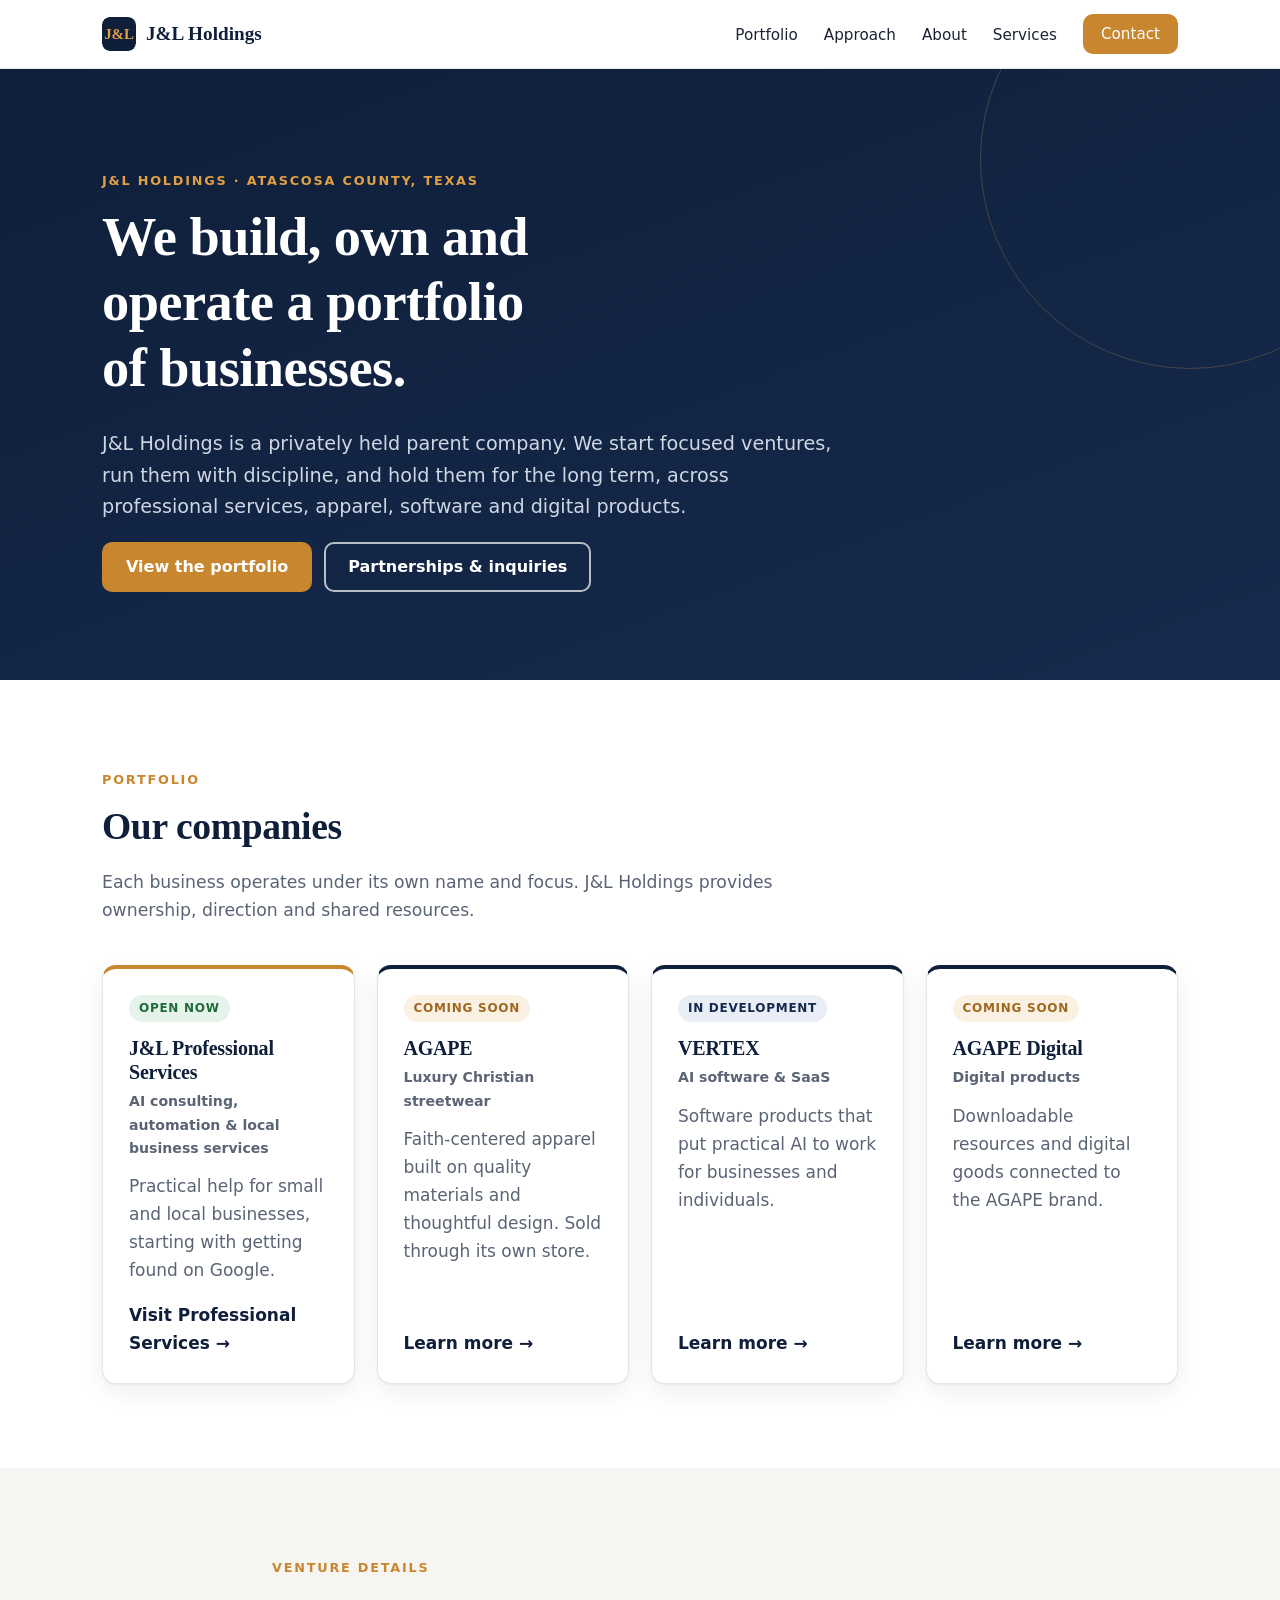
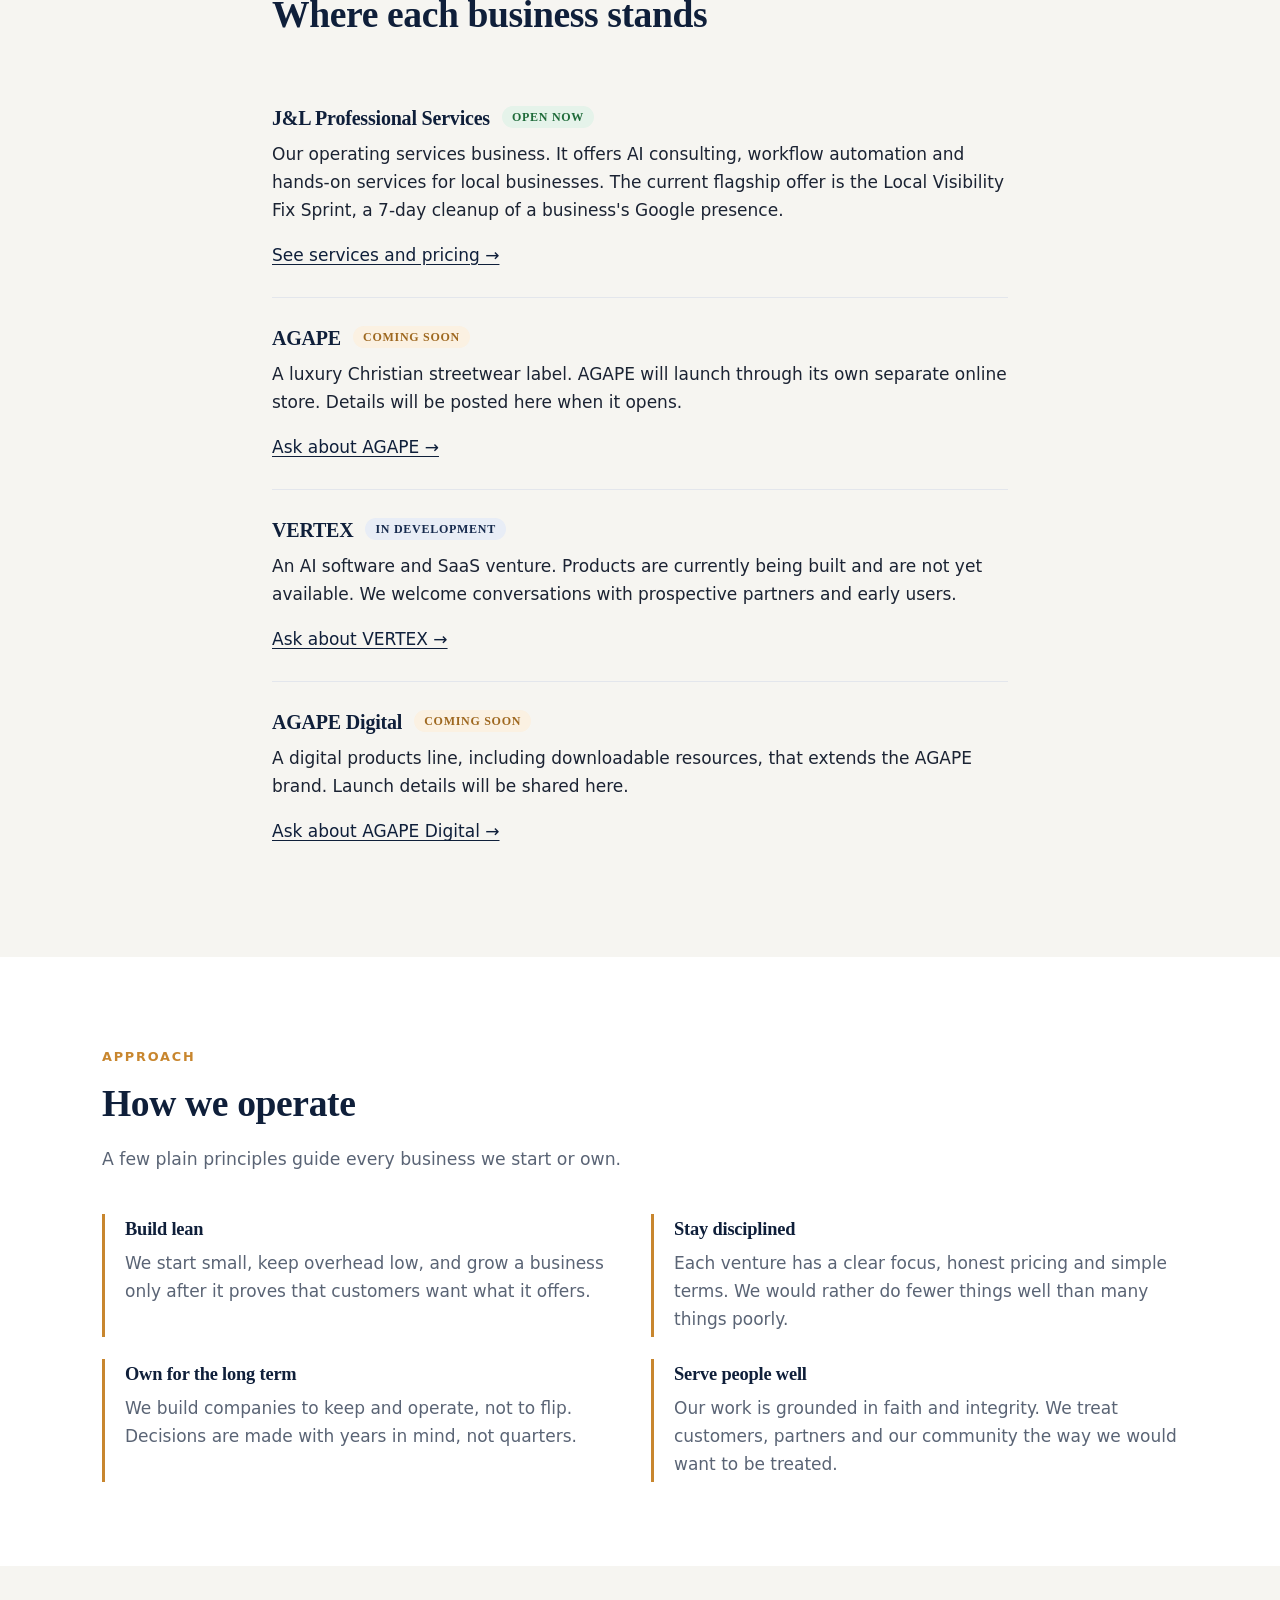
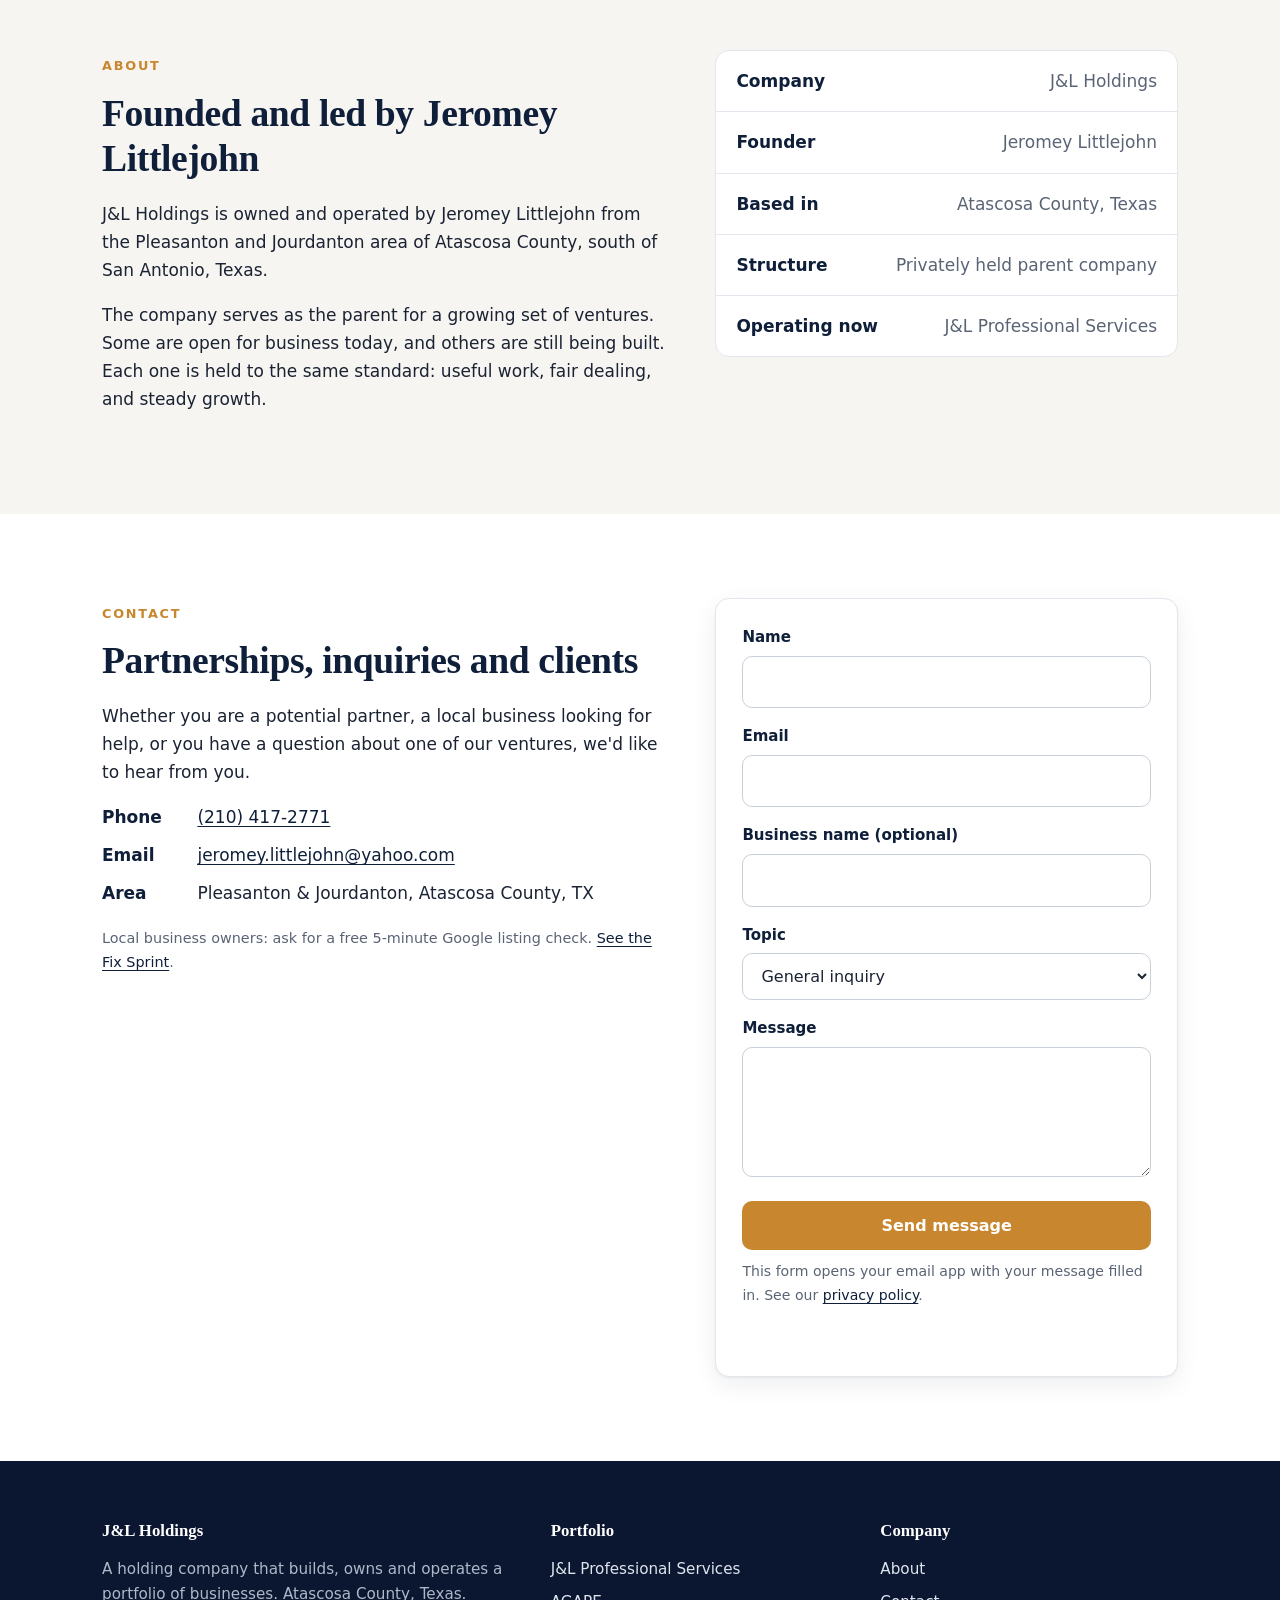
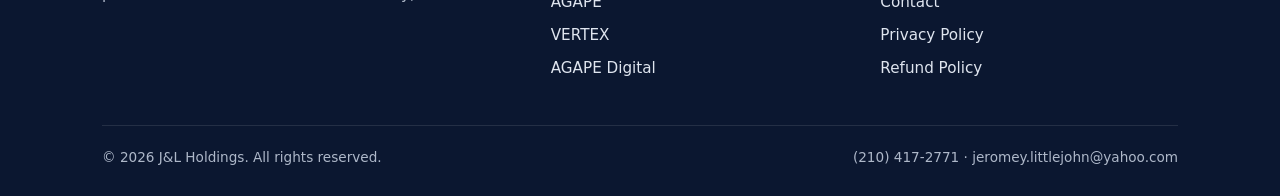
==== index.html @ 89f3ef19 "Launch J&L Holdings site" ====
<!doctype html>
<html lang="en">
<head>
<meta charset="utf-8">
<meta name="viewport" content="width=device-width, initial-scale=1">
<title>J&amp;L Holdings | A Texas Holding Company Building and Operating a Portfolio of Businesses</title>
<meta name="description" content="J&amp;L Holdings builds, owns and operates a portfolio of businesses from Atascosa County, Texas, including J&amp;L Professional Services, AGAPE, VERTEX and AGAPE Digital.">
<meta name="robots" content="index, follow">
<meta name="theme-color" content="#0f1f3a">
<meta property="og:type" content="website">
<meta property="og:site_name" content="J&amp;L Holdings">
<meta property="og:title" content="J&amp;L Holdings | Building and operating a portfolio of businesses">
<meta property="og:description" content="A Texas holding company that builds, owns and operates a portfolio of focused businesses.">
<meta name="twitter:card" content="summary">
<link rel="icon" href="assets/img/favicon.svg" type="image/svg+xml">
<link rel="stylesheet" href="assets/css/styles.css">
<script type="application/ld+json">
{
  "@context": "https://schema.org",
  "@type": "Organization",
  "name": "J&L Holdings",
  "description": "A holding company that builds, owns and operates a portfolio of businesses.",
  "founder": {"@type": "Person", "name": "Jeromey Littlejohn"},
  "telephone": "+1-210-417-2771",
  "email": "jeromey.littlejohn@yahoo.com",
  "address": {"@type": "PostalAddress", "addressLocality": "Pleasanton", "addressRegion": "TX", "addressCountry": "US"},
  "areaServed": {"@type": "AdministrativeArea", "name": "Atascosa County, Texas"},
  "subOrganization": [
    {"@type": "ProfessionalService", "name": "J&L Professional Services"},
    {"@type": "Organization", "name": "AGAPE"},
    {"@type": "Organization", "name": "VERTEX"},
    {"@type": "Organization", "name": "AGAPE Digital"}
  ]
}
</script>
</head>
<body>
<a class="skip" href="#main">Skip to content</a>
<header class="site-header">
  <nav class="container nav" aria-label="Main">
    <a class="brand" href="index.html"><img class="brand-mark" src="assets/img/favicon.svg" alt="" width="34" height="34">J&amp;L Holdings</a>
    <button class="nav-toggle" aria-expanded="false" aria-controls="nav-links" aria-label="Open menu"><span></span><span></span><span></span></button>
    <ul class="nav-links" id="nav-links">
      <li><a href="#portfolio">Portfolio</a></li>
      <li><a href="#approach">Approach</a></li>
      <li><a href="#about">About</a></li>
      <li><a href="professional-services.html">Services</a></li>
      <li><a class="btn btn-primary btn-sm" href="#contact">Contact</a></li>
    </ul>
  </nav>
</header>

<main id="main">
  <section class="hero">
    <div class="container">
      <span class="eyebrow">J&amp;L Holdings · Atascosa County, Texas</span>
      <h1>We build, own and operate a portfolio of businesses.</h1>
      <p class="lead">J&amp;L Holdings is a privately held parent company. We start focused ventures, run them with discipline, and hold them for the long term, across professional services, apparel, software and digital products.</p>
      <div class="btn-row">
        <a class="btn btn-primary" href="#portfolio">View the portfolio</a>
        <a class="btn btn-light" href="#contact">Partnerships &amp; inquiries</a>
      </div>
    </div>
  </section>

  <section id="portfolio">
    <div class="container">
      <div class="section-head">
        <span class="eyebrow">Portfolio</span>
        <h2>Our companies</h2>
        <p>Each business operates under its own name and focus. J&amp;L Holdings provides ownership, direction and shared resources.</p>
      </div>
      <div class="grid grid-4">
        <article class="card venture-card featured">
          <span class="status status-open">Open now</span>
          <h3>J&amp;L Professional Services</h3>
          <p class="venture-tag">AI consulting, automation &amp; local business services</p>
          <p>Practical help for small and local businesses, starting with getting found on Google.</p>
          <a class="card-link" href="professional-services.html">Visit Professional Services</a>
        </article>
        <article class="card venture-card">
          <span class="status status-soon">Coming soon</span>
          <h3>AGAPE</h3>
          <p class="venture-tag">Luxury Christian streetwear</p>
          <p>Faith-centered apparel built on quality materials and thoughtful design. Sold through its own store.</p>
          <a class="card-link" href="#agape">Learn more</a>
        </article>
        <article class="card venture-card">
          <span class="status status-dev">In development</span>
          <h3>VERTEX</h3>
          <p class="venture-tag">AI software &amp; SaaS</p>
          <p>Software products that put practical AI to work for businesses and individuals.</p>
          <a class="card-link" href="#vertex">Learn more</a>
        </article>
        <article class="card venture-card">
          <span class="status status-soon">Coming soon</span>
          <h3>AGAPE Digital</h3>
          <p class="venture-tag">Digital products</p>
          <p>Downloadable resources and digital goods connected to the AGAPE brand.</p>
          <a class="card-link" href="#agape-digital">Learn more</a>
        </article>
      </div>
    </div>
  </section>

  <section class="section-soft" id="ventures">
    <div class="container narrow">
      <div class="section-head">
        <span class="eyebrow">Venture details</span>
        <h2>Where each business stands</h2>
      </div>
      <div class="venture-detail" id="professional-services">
        <h3>J&amp;L Professional Services <span class="status status-open">Open now</span></h3>
        <p>Our operating services business. It offers AI consulting, workflow automation and hands-on services for local businesses. The current flagship offer is the Local Visibility Fix Sprint, a 7-day cleanup of a business's Google presence.</p>
        <a href="professional-services.html">See services and pricing →</a>
      </div>
      <div class="venture-detail" id="agape">
        <h3>AGAPE <span class="status status-soon">Coming soon</span></h3>
        <p>A luxury Christian streetwear label. AGAPE will launch through its own separate online store. Details will be posted here when it opens.</p>
        <a href="#contact" data-topic="agape">Ask about AGAPE →</a>
      </div>
      <div class="venture-detail" id="vertex">
        <h3>VERTEX <span class="status status-dev">In development</span></h3>
        <p>An AI software and SaaS venture. Products are currently being built and are not yet available. We welcome conversations with prospective partners and early users.</p>
        <a href="#contact" data-topic="vertex">Ask about VERTEX →</a>
      </div>
      <div class="venture-detail" id="agape-digital">
        <h3>AGAPE Digital <span class="status status-soon">Coming soon</span></h3>
        <p>A digital products line, including downloadable resources, that extends the AGAPE brand. Launch details will be shared here.</p>
        <a href="#contact" data-topic="agape-digital">Ask about AGAPE Digital →</a>
      </div>
    </div>
  </section>

  <section id="approach">
    <div class="container">
      <div class="section-head">
        <span class="eyebrow">Approach</span>
        <h2>How we operate</h2>
        <p>A few plain principles guide every business we start or own.</p>
      </div>
      <div class="grid grid-2">
        <div class="principle"><h3>Build lean</h3><p>We start small, keep overhead low, and grow a business only after it proves that customers want what it offers.</p></div>
        <div class="principle"><h3>Stay disciplined</h3><p>Each venture has a clear focus, honest pricing and simple terms. We would rather do fewer things well than many things poorly.</p></div>
        <div class="principle"><h3>Own for the long term</h3><p>We build companies to keep and operate, not to flip. Decisions are made with years in mind, not quarters.</p></div>
        <div class="principle"><h3>Serve people well</h3><p>Our work is grounded in faith and integrity. We treat customers, partners and our community the way we would want to be treated.</p></div>
      </div>
    </div>
  </section>

  <section class="section-soft" id="about">
    <div class="container split">
      <div>
        <span class="eyebrow">About</span>
        <h2>Founded and led by Jeromey Littlejohn</h2>
        <p>J&amp;L Holdings is owned and operated by Jeromey Littlejohn from the Pleasanton and Jourdanton area of Atascosa County, south of San Antonio, Texas.</p>
        <p>The company serves as the parent for a growing set of ventures. Some are open for business today, and others are still being built. Each one is held to the same standard: useful work, fair dealing, and steady growth.</p>
      </div>
      <ul class="fact-list" aria-label="Company facts">
        <li><strong>Company</strong><span>J&amp;L Holdings</span></li>
        <li><strong>Founder</strong><span>Jeromey Littlejohn</span></li>
        <li><strong>Based in</strong><span>Atascosa County, Texas</span></li>
        <li><strong>Structure</strong><span>Privately held parent company</span></li>
        <li><strong>Operating now</strong><span>J&amp;L Professional Services</span></li>
      </ul>
    </div>
  </section>

  <section id="contact">
    <div class="container split">
      <div>
        <span class="eyebrow">Contact</span>
        <h2>Partnerships, inquiries and clients</h2>
        <p>Whether you are a potential partner, a local business looking for help, or you have a question about one of our ventures, we'd like to hear from you.</p>
        <ul class="contact-info">
          <li><strong>Phone</strong> <a href="tel:+12104172771">(210) 417-2771</a></li>
          <li><strong>Email</strong> <a href="mailto:jeromey.littlejohn@yahoo.com">jeromey.littlejohn@yahoo.com</a></li>
          <li><strong>Area</strong> Pleasanton &amp; Jourdanton, Atascosa County, TX</li>
        </ul>
        <p class="fineprint">Local business owners: ask for a free 5-minute Google listing check. <a href="professional-services.html">See the Fix Sprint</a>.</p>
      </div>
      <!--
        CONTACT FORM: currently works with no backend by opening the visitor's email app (mailto).
        Messages go to the address in data-mailto.
        To switch to a hosted form service later:
          • Formspree: create a form at formspree.io, then change the opening tag to
              <form id="contact-form" action="https://formspree.io/f/YOUR_FORM_ID" method="POST">
            (remove data-mode="mailto" so the JS stops intercepting it).
          • Netlify Forms (only if hosted on Netlify): change the opening tag to
              <form id="contact-form" name="contact" method="POST" data-netlify="true">
            and add <input type="hidden" name="form-name" value="contact"> inside it; remove data-mode="mailto".
      -->
      <form id="contact-form" class="card" data-mode="mailto" data-mailto="jeromey.littlejohn@yahoo.com" novalidate>
        <div class="field"><label for="name">Name</label><input id="name" name="name" autocomplete="name" required></div>
        <div class="field"><label for="email">Email</label><input id="email" name="email" type="email" autocomplete="email" required></div>
        <div class="field"><label for="company">Business name (optional)</label><input id="company" name="company" autocomplete="organization"></div>
        <div class="field"><label for="topic">Topic</label>
          <select id="topic" name="topic">
            <option value="general">General inquiry</option>
            <option value="partnership">Partnership</option>
            <option value="listing-check">Free 5-minute Google listing check</option>
            <option value="fix-sprint">Local Visibility Fix Sprint</option>
            <option value="ai-consulting">AI consulting / automation</option>
            <option value="agape">AGAPE</option>
            <option value="vertex">VERTEX</option>
            <option value="agape-digital">AGAPE Digital</option>
          </select>
        </div>
        <div class="field"><label for="message">Message</label><textarea id="message" name="message" required></textarea></div>
        <button class="btn btn-primary" type="submit">Send message</button>
        <p class="form-note">This form opens your email app with your message filled in. See our <a href="privacy.html">privacy policy</a>.</p>
        <p class="form-status" id="form-status" role="status" aria-live="polite"></p>
      </form>
    </div>
  </section>
</main>

<footer class="site-footer">
  <div class="container">
    <div class="footer-grid">
      <div>
        <h4>J&amp;L Holdings</h4>
        <p>A holding company that builds, owns and operates a portfolio of businesses. Atascosa County, Texas.</p>
      </div>
      <div>
        <h4>Portfolio</h4>
        <ul>
          <li><a href="professional-services.html">J&amp;L Professional Services</a></li>
          <li><a href="index.html#agape">AGAPE</a></li>
          <li><a href="index.html#vertex">VERTEX</a></li>
          <li><a href="index.html#agape-digital">AGAPE Digital</a></li>
        </ul>
      </div>
      <div>
        <h4>Company</h4>
        <ul>
          <li><a href="index.html#about">About</a></li>
          <li><a href="index.html#contact">Contact</a></li>
          <li><a href="privacy.html">Privacy Policy</a></li>
          <li><a href="refund.html">Refund Policy</a></li>
        </ul>
      </div>
    </div>
    <div class="footer-bottom"><span>© <span data-year>2026</span> J&amp;L Holdings. All rights reserved.</span><span>(210) 417-2771 · jeromey.littlejohn@yahoo.com</span></div>
  </div>
</footer>
<script src="assets/js/main.js" defer></script>
</body>
</html>
---- assets/css/styles.css ----
/* J&L Holdings — styles. No build step. */
:root{
  --navy:#0f1f3a; --navy-2:#162a4d; --ink:#1b2333; --muted:#5a6475; --line:#e3e6ec;
  --bg:#ffffff; --bg-soft:#f6f5f1; --accent:#c8862e; --accent-dark:#9e6820; --accent-soft:#fbf1e2;
  --radius:14px; --shadow:0 1px 2px rgba(15,31,58,.06),0 8px 24px rgba(15,31,58,.07);
  --serif:"Iowan Old Style","Palatino Linotype",Palatino,Georgia,"Times New Roman",serif;
  --sans:system-ui,-apple-system,"Segoe UI",Roboto,"Helvetica Neue",Arial,sans-serif;
  --max:1120px;
}
*,*::before,*::after{box-sizing:border-box}
html{scroll-behavior:smooth;-webkit-text-size-adjust:100%}
@media (prefers-reduced-motion:reduce){html{scroll-behavior:auto}*{transition:none!important}}
body{margin:0;font-family:var(--sans);color:var(--ink);background:var(--bg);line-height:1.65;font-size:17px}
img,svg{max-width:100%;display:block}
a{color:var(--navy);text-underline-offset:3px}
a:hover{color:var(--accent-dark)}
h1,h2,h3{font-family:var(--serif);color:var(--navy);line-height:1.2;margin:0 0 .5em;font-weight:700;letter-spacing:-.01em}
h1{font-size:clamp(2.1rem,5vw,3.4rem)}
h2{font-size:clamp(1.65rem,3.4vw,2.35rem)}
h3{font-size:1.25rem}
p{margin:0 0 1em}
.container{width:100%;max-width:var(--max);margin:0 auto;padding:0 22px}
.narrow{max-width:780px}
.skip{position:absolute;left:-999px;top:8px;background:#fff;padding:8px 14px;z-index:100;border-radius:8px}
.skip:focus{left:12px}
:focus-visible{outline:3px solid var(--accent);outline-offset:2px}

/* Header */
.site-header{position:sticky;top:0;z-index:50;background:rgba(255,255,255,.96);border-bottom:1px solid var(--line);backdrop-filter:saturate(1.2) blur(6px)}
.nav{display:flex;align-items:center;justify-content:space-between;height:68px;gap:16px}
.brand{display:flex;align-items:center;gap:10px;text-decoration:none;color:var(--navy);font-family:var(--serif);font-weight:700;font-size:1.2rem;white-space:nowrap}
.brand-mark{width:34px;height:34px;border-radius:8px}
.nav-links{display:flex;gap:26px;list-style:none;margin:0;padding:0;align-items:center}
.nav-links a{text-decoration:none;color:var(--ink);font-size:.95rem;font-weight:500}
.nav-links a:hover,.nav-links a[aria-current="page"]{color:var(--accent-dark)}
.nav-toggle{display:none;background:none;border:1px solid var(--line);border-radius:8px;padding:8px 10px;cursor:pointer;color:var(--navy)}
.nav-toggle span{display:block;width:20px;height:2px;background:currentColor;margin:4px 0}
@media (max-width:860px){
  .nav-toggle{display:block}
  .nav-links{position:absolute;top:68px;left:0;right:0;flex-direction:column;align-items:stretch;gap:0;background:#fff;border-bottom:1px solid var(--line);display:none;padding:8px 0}
  .nav-links.open{display:flex}
  .nav-links li a{display:block;padding:12px 22px}
  .nav-links .btn{margin:8px 22px 12px;text-align:center}
}

/* Buttons */
.btn{display:inline-block;text-decoration:none;font-weight:600;border-radius:10px;padding:13px 22px;font-size:1rem;border:2px solid transparent;cursor:pointer;line-height:1.2;font-family:var(--sans);transition:background .15s,color .15s,border-color .15s}
.btn-primary{background:var(--accent);color:#fff}
.btn-primary:hover{background:var(--accent-dark);color:#fff}
.btn-outline{border-color:var(--navy);color:var(--navy);background:transparent}
.btn-outline:hover{background:var(--navy);color:#fff}
.btn-light{border-color:rgba(255,255,255,.7);color:#fff}
.btn-light:hover{background:#fff;color:var(--navy)}
.btn-sm{padding:9px 16px;font-size:.92rem}
.btn-row{display:flex;flex-wrap:wrap;gap:12px;margin-top:8px}

/* Hero */
.hero{background:linear-gradient(160deg,var(--navy) 0%,var(--navy-2) 100%);color:#e8ecf3;padding:96px 0 88px;position:relative;overflow:hidden}
.hero::after{content:"";position:absolute;right:-120px;top:-120px;width:420px;height:420px;border-radius:50%;border:1px solid rgba(224,160,67,.25);pointer-events:none}
.hero h1{color:#fff;max-width:17ch}
.hero .lead{font-size:1.2rem;max-width:60ch;color:#cfd6e3}
.eyebrow{display:inline-block;font-size:.8rem;font-weight:700;letter-spacing:.14em;text-transform:uppercase;color:var(--accent);margin-bottom:14px}
.hero .eyebrow{color:#e0a043}
.hero-sub{padding:72px 0 64px}

/* Sections */
section{padding:84px 0}
.section-soft{background:var(--bg-soft)}
.section-head{max-width:720px;margin-bottom:40px}
.section-head p{color:var(--muted);font-size:1.08rem}
.grid{display:grid;gap:22px}
.grid-2{grid-template-columns:repeat(2,1fr)}
.grid-3{grid-template-columns:repeat(3,1fr)}
.grid-4{grid-template-columns:repeat(4,1fr)}
@media (max-width:980px){.grid-4{grid-template-columns:repeat(2,1fr)}.grid-3{grid-template-columns:1fr 1fr}}
@media (max-width:640px){.grid-2,.grid-3,.grid-4{grid-template-columns:1fr}section{padding:60px 0}.hero{padding:64px 0 60px}}

.card{background:#fff;border:1px solid var(--line);border-radius:var(--radius);padding:26px;box-shadow:var(--shadow);display:flex;flex-direction:column}
.card p{color:var(--muted)}
.card .card-link{margin-top:auto;font-weight:600;text-decoration:none;color:var(--navy)}
.card .card-link:hover{color:var(--accent-dark)}
.card .card-link::after{content:" →"}
.venture-card{border-top:4px solid var(--navy)}
.venture-card.featured{border-top-color:var(--accent)}
.status{display:inline-block;font-size:.75rem;font-weight:700;letter-spacing:.06em;text-transform:uppercase;padding:4px 10px;border-radius:999px;margin-bottom:14px;align-self:flex-start}
.status-open{background:#e5f3ea;color:#1f6b3a}
.status-soon{background:var(--accent-soft);color:var(--accent-dark)}
.status-dev{background:#e8edf6;color:var(--navy-2)}
.venture-tag{font-size:.88rem;color:var(--muted);margin:-4px 0 12px;font-weight:600}

.principle{border-left:3px solid var(--accent);padding:4px 0 4px 20px}
.principle h3{font-size:1.15rem}
.principle p{color:var(--muted);margin:0}

.split{display:grid;grid-template-columns:1.1fr .9fr;gap:48px;align-items:start}
@media (max-width:860px){.split{grid-template-columns:1fr;gap:28px}}
.fact-list{list-style:none;padding:0;margin:0;border:1px solid var(--line);border-radius:var(--radius);background:#fff}
.fact-list li{padding:16px 20px;border-bottom:1px solid var(--line);display:flex;justify-content:space-between;gap:16px;flex-wrap:wrap}
.fact-list li:last-child{border-bottom:0}
.fact-list strong{color:var(--navy)}
.fact-list span{color:var(--muted)}

.venture-detail{padding:28px 0;border-bottom:1px solid var(--line);scroll-margin-top:84px}
.venture-detail:last-child{border-bottom:0}
.venture-detail h3{display:flex;gap:12px;align-items:center;flex-wrap:wrap}
.venture-detail h3 .status{margin:0}

/* Steps */
.steps{counter-reset:step;list-style:none;padding:0;margin:0}
.steps li{counter-increment:step;position:relative;padding-left:64px}
.steps li::before{content:counter(step);position:absolute;left:0;top:0;width:44px;height:44px;border-radius:50%;background:var(--navy);color:#fff;font-family:var(--serif);font-weight:700;display:grid;place-items:center;font-size:1.1rem}

/* Checklist */
.checklist{list-style:none;padding:0;margin:0}
.checklist li{position:relative;padding-left:32px;margin-bottom:12px}
.checklist li::before{content:"";position:absolute;left:0;top:.35em;width:18px;height:18px;border-radius:50%;background:var(--accent-soft);border:2px solid var(--accent)}
.checklist li::after{content:"";position:absolute;left:6px;top:.62em;width:6px;height:9px;border:solid var(--accent-dark);border-width:0 2px 2px 0;transform:rotate(45deg)}

/* Pricing */
.price-card{position:relative}
.price-card.highlight{border:2px solid var(--accent)}
.price-badge{position:absolute;top:-13px;left:24px;background:var(--accent);color:#fff;font-size:.75rem;font-weight:700;letter-spacing:.06em;text-transform:uppercase;padding:4px 12px;border-radius:999px}
.price{font-family:var(--serif);font-size:2.6rem;color:var(--navy);font-weight:700;line-height:1;margin:8px 0 4px}
.price small{font-size:1rem;color:var(--muted);font-family:var(--sans);font-weight:500}
.price-note{font-size:.92rem;color:var(--muted)}
.strike{text-decoration:line-through;color:var(--muted)}
.price-card .btn{margin-top:auto;text-align:center}
.price-card .checklist{margin:16px 0 22px}
.fineprint{font-size:.9rem;color:var(--muted)}

/* CTA band */
.cta-band{background:var(--navy);color:#dfe5ef;border-radius:var(--radius);padding:44px;display:flex;justify-content:space-between;align-items:center;gap:28px;flex-wrap:wrap}
.cta-band h2{color:#fff;margin-bottom:.3em}
.cta-band p{margin:0;max-width:56ch}

/* FAQ */
.faq details{border:1px solid var(--line);border-radius:12px;background:#fff;margin-bottom:12px}
.faq summary{cursor:pointer;padding:18px 52px 18px 20px;font-weight:600;color:var(--navy);list-style:none;position:relative}
.faq summary::-webkit-details-marker{display:none}
.faq summary::after{content:"+";position:absolute;right:20px;top:50%;transform:translateY(-50%);font-size:1.4rem;color:var(--accent-dark)}
.faq details[open] summary::after{content:"–"}
.faq details p{padding:0 20px 18px;margin:0;color:var(--muted)}

/* Contact */
.contact-info{list-style:none;padding:0;margin:0 0 20px}
.contact-info li{margin-bottom:10px}
.contact-info strong{display:inline-block;min-width:90px;color:var(--navy)}
form .field{margin-bottom:16px}
label{display:block;font-weight:600;font-size:.94rem;margin-bottom:6px;color:var(--navy)}
input,select,textarea{width:100%;font:inherit;font-size:1rem;padding:12px 14px;border:1px solid #c9cfd9;border-radius:10px;background:#fff;color:var(--ink)}
input:focus,select:focus,textarea:focus{outline:none;border-color:var(--accent);box-shadow:0 0 0 3px rgba(200,134,46,.2)}
textarea{min-height:130px;resize:vertical}
.form-note{font-size:.88rem;color:var(--muted);margin-top:10px}
.form-status{margin-top:12px;font-weight:600;color:#1f6b3a}

/* Legal */
.legal h2{font-size:1.4rem;margin-top:1.8em}
.legal h3{font-size:1.1rem;margin-top:1.4em}
.legal ul{padding-left:1.2em}
.legal li{margin-bottom:.4em}
.draft-banner{background:#fff6e5;border:1px solid #f0cf8f;color:#6d4a0d;padding:14px 18px;border-radius:10px;margin-bottom:28px;font-size:.95rem}

/* Footer */
.site-footer{background:#0b1730;color:#aeb8c9;padding:56px 0 28px;font-size:.95rem}
.site-footer a{color:#dfe5ef;text-decoration:none}
.site-footer a:hover{color:#e0a043}
.footer-grid{display:grid;grid-template-columns:1.4fr 1fr 1fr;gap:32px}
@media (max-width:760px){.footer-grid{grid-template-columns:1fr}}
.site-footer h4{color:#fff;font-family:var(--serif);font-size:1.05rem;margin:0 0 12px}
.site-footer ul{list-style:none;padding:0;margin:0}
.site-footer li{margin-bottom:8px}
.footer-bottom{border-top:1px solid rgba(255,255,255,.1);margin-top:36px;padding-top:20px;font-size:.85rem;display:flex;justify-content:space-between;flex-wrap:wrap;gap:10px}

/* Fixes after preview review */
.card .price{color:var(--navy)}
.nav-links a.btn-primary,.nav-links a.btn-primary:hover{color:#fff}
.nav-links a.btn-primary[aria-current="page"]{color:#fff}
body{min-height:100vh;display:flex;flex-direction:column}main{flex:1 0 auto}
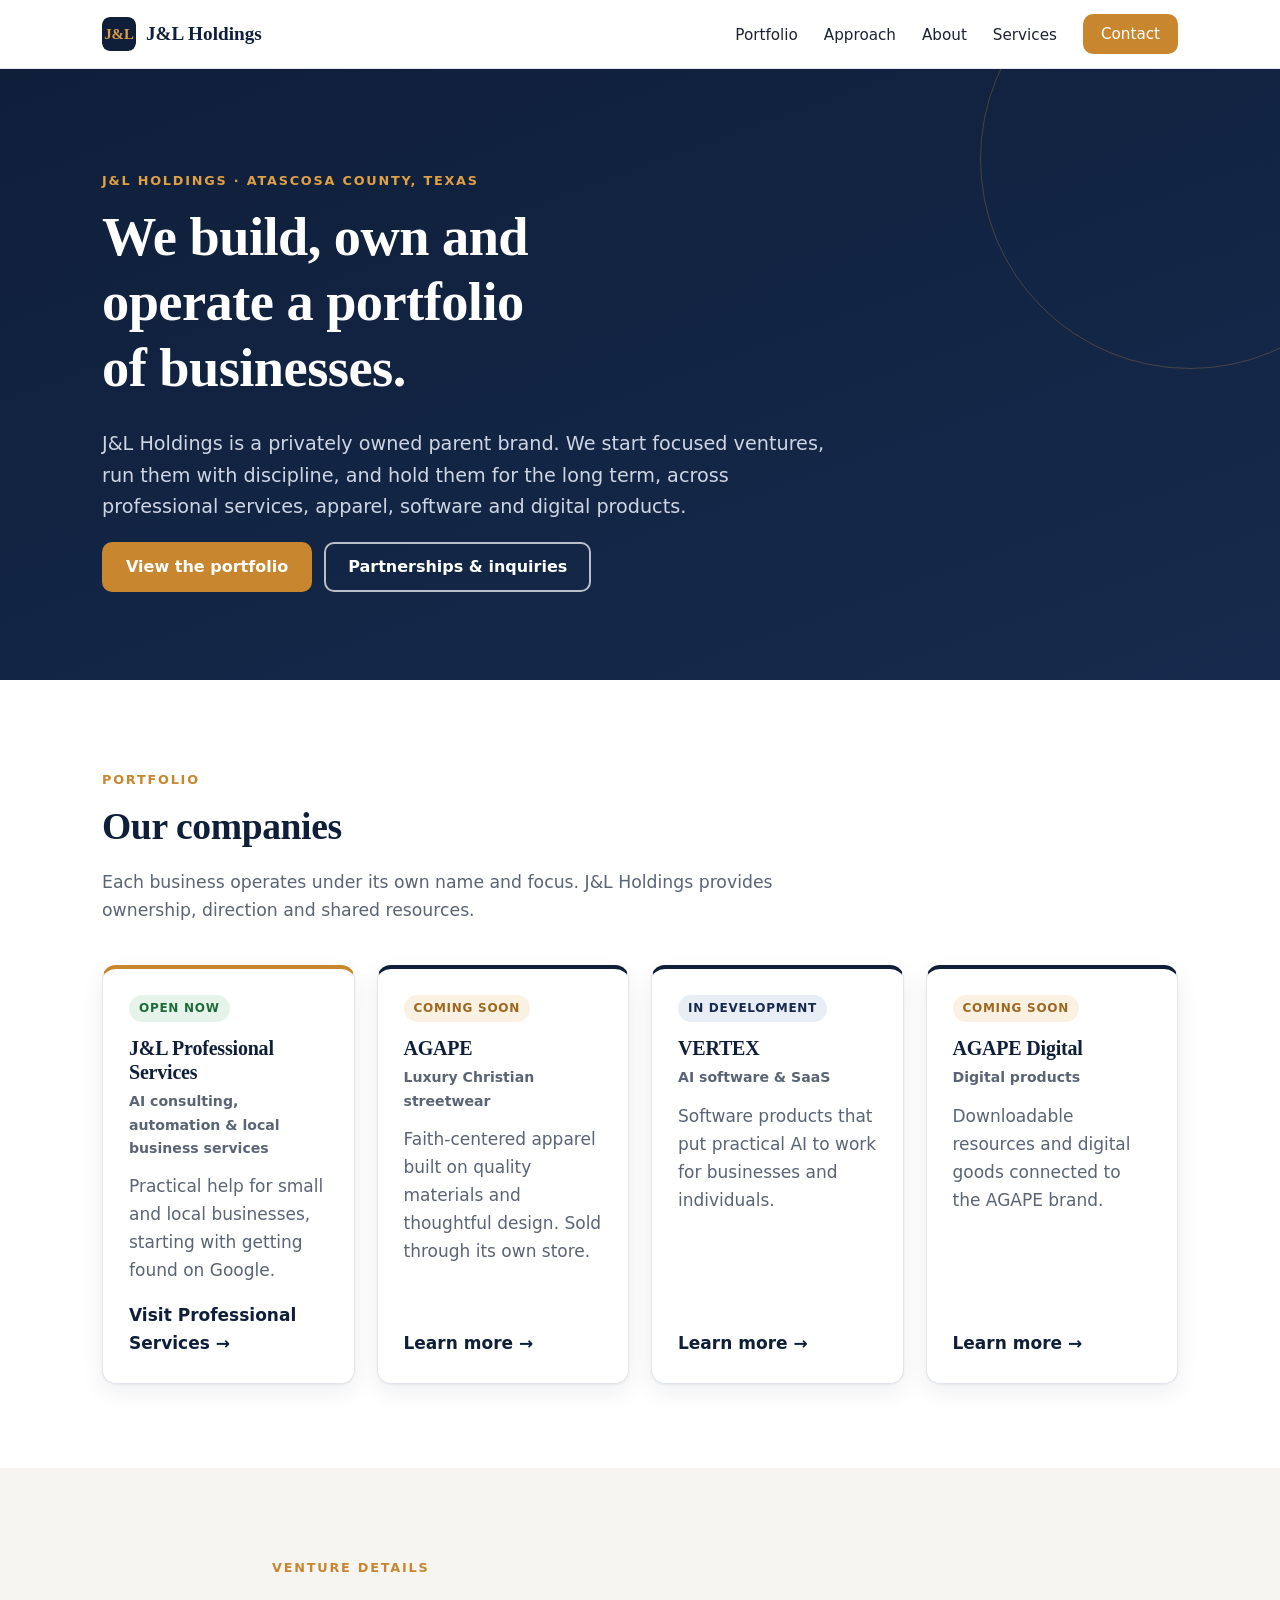
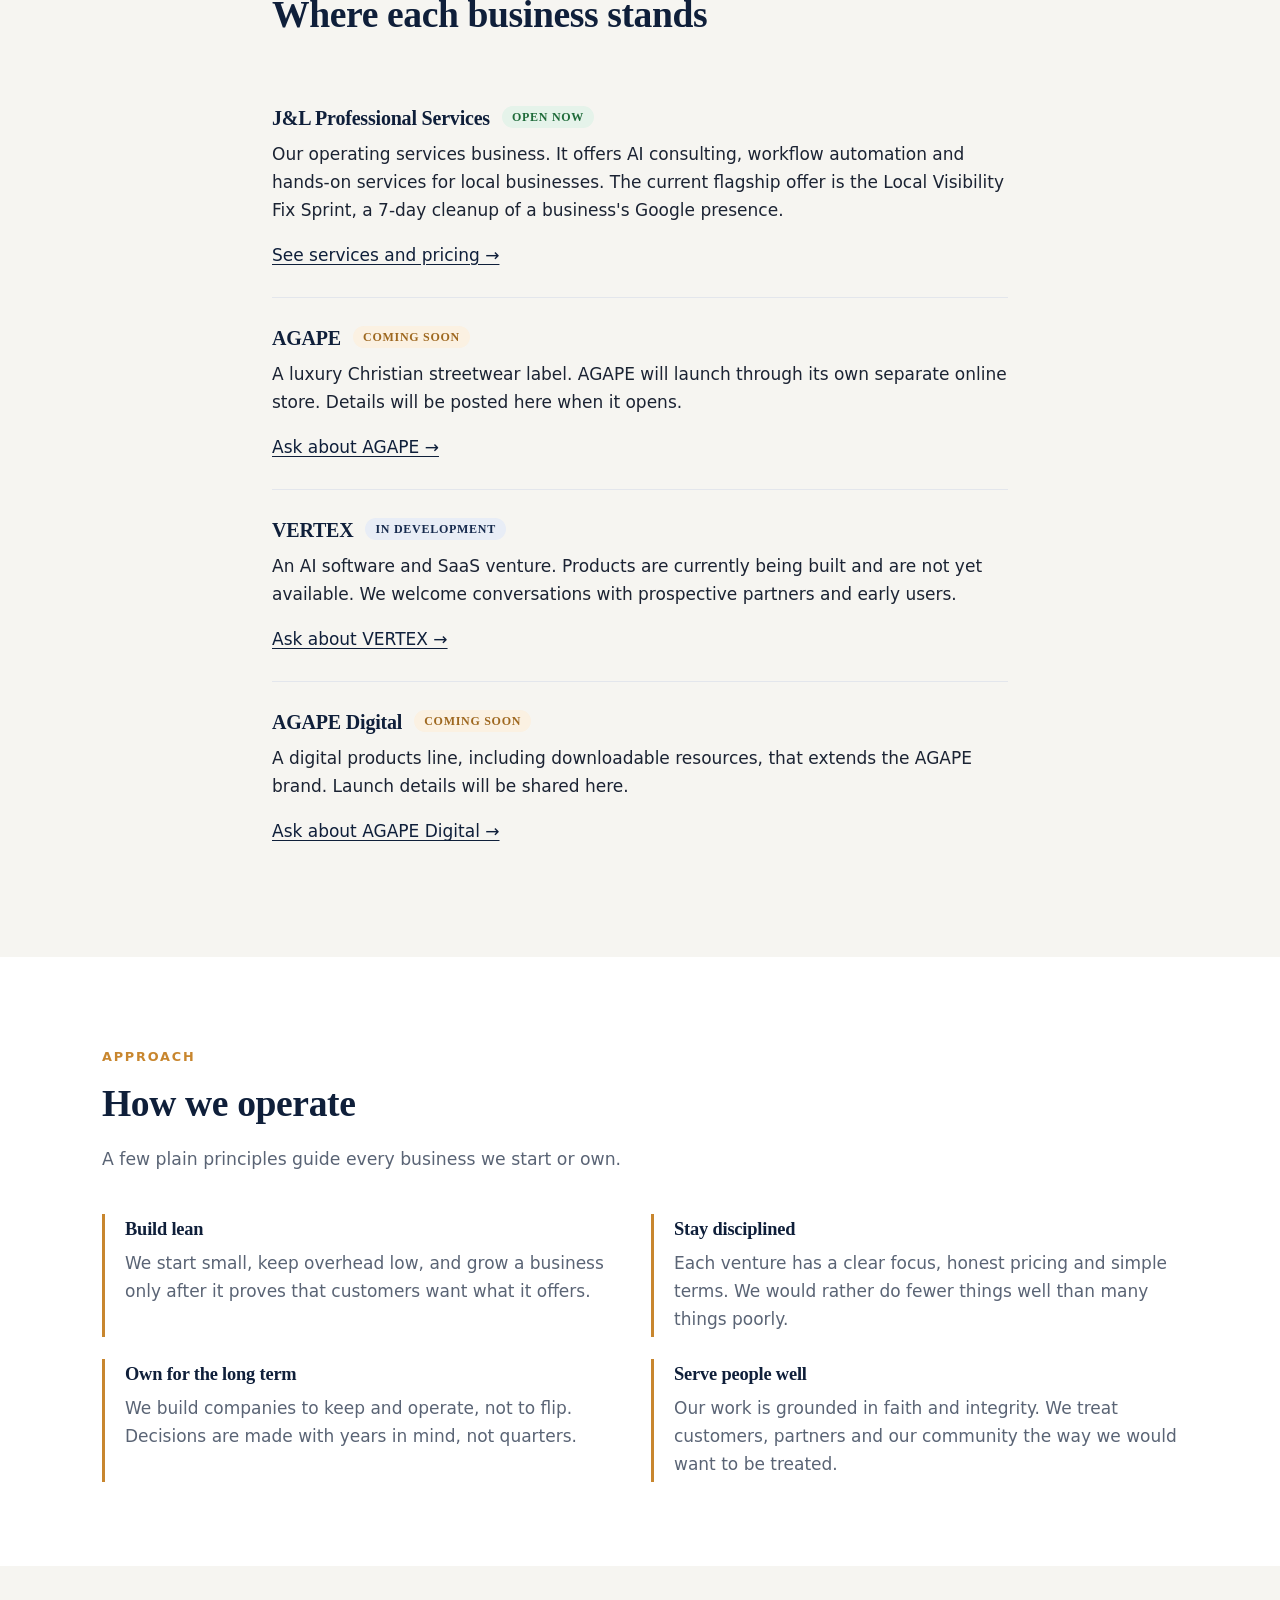
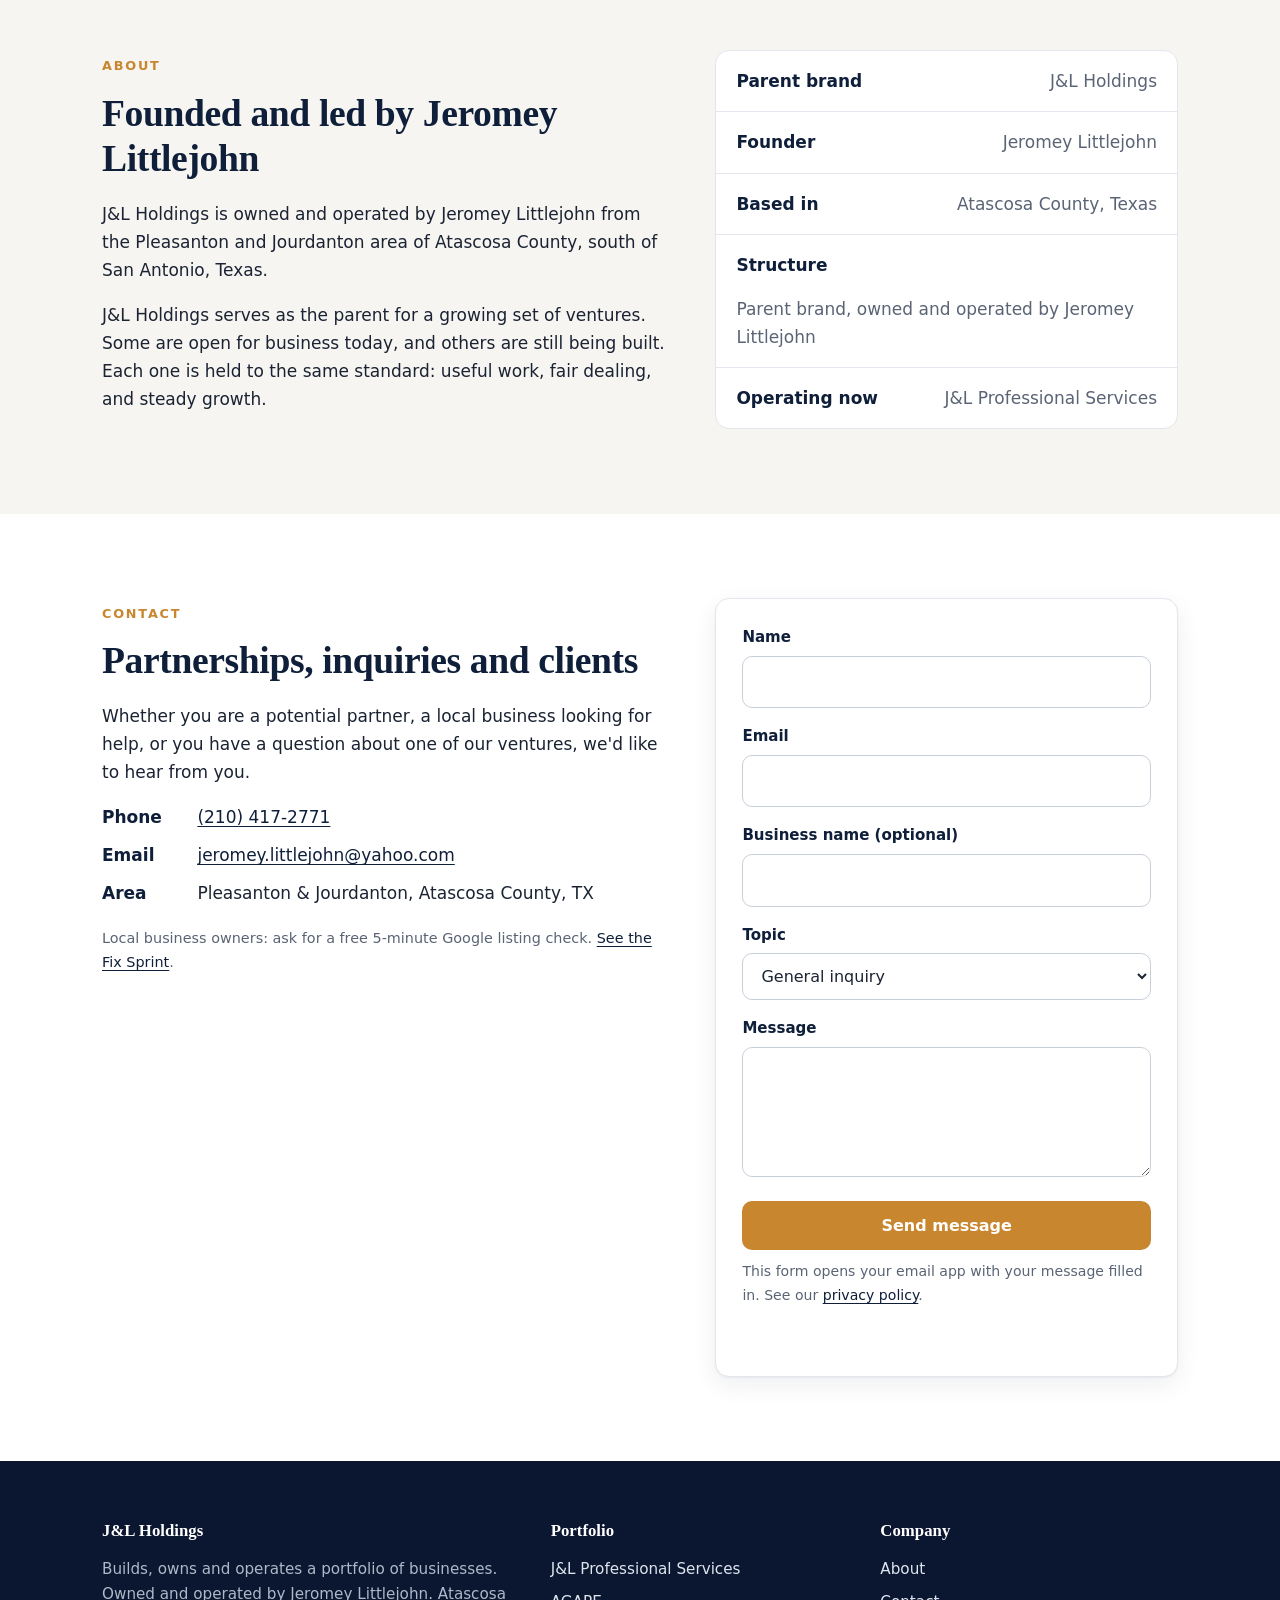
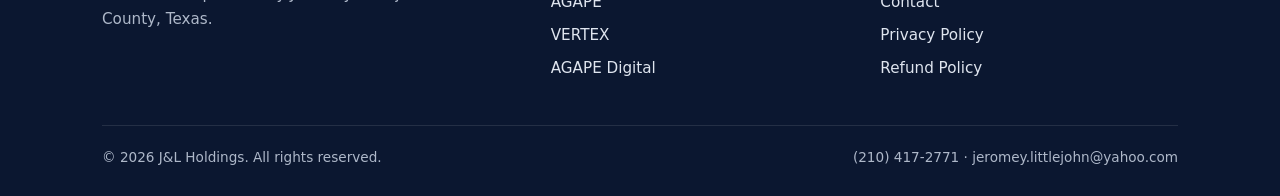
==== commit b1cefc40: "Standardize names: Local Visibility Fix Sprint, Monthly Care, J&L Professional Services (a J&L Holdi" ====
--- a/index.html
+++ b/index.html
@@ -3,14 +3,14 @@
 <head>
 <meta charset="utf-8">
 <meta name="viewport" content="width=device-width, initial-scale=1">
-<title>J&amp;L Holdings | A Texas Holding Company Building and Operating a Portfolio of Businesses</title>
+<title>J&amp;L Holdings | Building and Operating a Portfolio of Businesses</title>
 <meta name="description" content="J&amp;L Holdings builds, owns and operates a portfolio of businesses from Atascosa County, Texas, including J&amp;L Professional Services, AGAPE, VERTEX and AGAPE Digital.">
 <meta name="robots" content="index, follow">
 <meta name="theme-color" content="#0f1f3a">
 <meta property="og:type" content="website">
 <meta property="og:site_name" content="J&amp;L Holdings">
 <meta property="og:title" content="J&amp;L Holdings | Building and operating a portfolio of businesses">
-<meta property="og:description" content="A Texas holding company that builds, owns and operates a portfolio of focused businesses.">
+<meta property="og:description" content="J&amp;L Holdings builds, owns and operates a portfolio of focused businesses. Owned and operated by Jeromey Littlejohn.">
 <meta name="twitter:card" content="summary">
 <link rel="icon" href="assets/img/favicon.svg" type="image/svg+xml">
 <link rel="stylesheet" href="assets/css/styles.css">
@@ -19,7 +19,7 @@
   "@context": "https://schema.org",
   "@type": "Organization",
   "name": "J&L Holdings",
-  "description": "A holding company that builds, owns and operates a portfolio of businesses.",
+  "description": "J&L Holdings builds, owns and operates a portfolio of businesses. Owned and operated by Jeromey Littlejohn.",
   "founder": {"@type": "Person", "name": "Jeromey Littlejohn"},
   "telephone": "+1-210-417-2771",
   "email": "jeromey.littlejohn@yahoo.com",
@@ -55,7 +55,7 @@
     <div class="container">
       <span class="eyebrow">J&amp;L Holdings · Atascosa County, Texas</span>
       <h1>We build, own and operate a portfolio of businesses.</h1>
-      <p class="lead">J&amp;L Holdings is a privately held parent company. We start focused ventures, run them with discipline, and hold them for the long term, across professional services, apparel, software and digital products.</p>
+      <p class="lead">J&amp;L Holdings is a privately owned parent brand. We start focused ventures, run them with discipline, and hold them for the long term, across professional services, apparel, software and digital products.</p>
       <div class="btn-row">
         <a class="btn btn-primary" href="#portfolio">View the portfolio</a>
         <a class="btn btn-light" href="#contact">Partnerships &amp; inquiries</a>
@@ -154,13 +154,13 @@
         <span class="eyebrow">About</span>
         <h2>Founded and led by Jeromey Littlejohn</h2>
         <p>J&amp;L Holdings is owned and operated by Jeromey Littlejohn from the Pleasanton and Jourdanton area of Atascosa County, south of San Antonio, Texas.</p>
-        <p>The company serves as the parent for a growing set of ventures. Some are open for business today, and others are still being built. Each one is held to the same standard: useful work, fair dealing, and steady growth.</p>
+        <p>J&amp;L Holdings serves as the parent for a growing set of ventures. Some are open for business today, and others are still being built. Each one is held to the same standard: useful work, fair dealing, and steady growth.</p>
       </div>
       <ul class="fact-list" aria-label="Company facts">
-        <li><strong>Company</strong><span>J&amp;L Holdings</span></li>
+        <li><strong>Parent brand</strong><span>J&amp;L Holdings</span></li>
         <li><strong>Founder</strong><span>Jeromey Littlejohn</span></li>
         <li><strong>Based in</strong><span>Atascosa County, Texas</span></li>
-        <li><strong>Structure</strong><span>Privately held parent company</span></li>
+        <li><strong>Structure</strong><span>Parent brand, owned and operated by Jeromey Littlejohn</span></li>
         <li><strong>Operating now</strong><span>J&amp;L Professional Services</span></li>
       </ul>
     </div>
@@ -220,7 +220,7 @@
     <div class="footer-grid">
       <div>
         <h4>J&amp;L Holdings</h4>
-        <p>A holding company that builds, owns and operates a portfolio of businesses. Atascosa County, Texas.</p>
+        <p>Builds, owns and operates a portfolio of businesses. Owned and operated by Jeromey Littlejohn. Atascosa County, Texas.</p>
       </div>
       <div>
         <h4>Portfolio</h4>
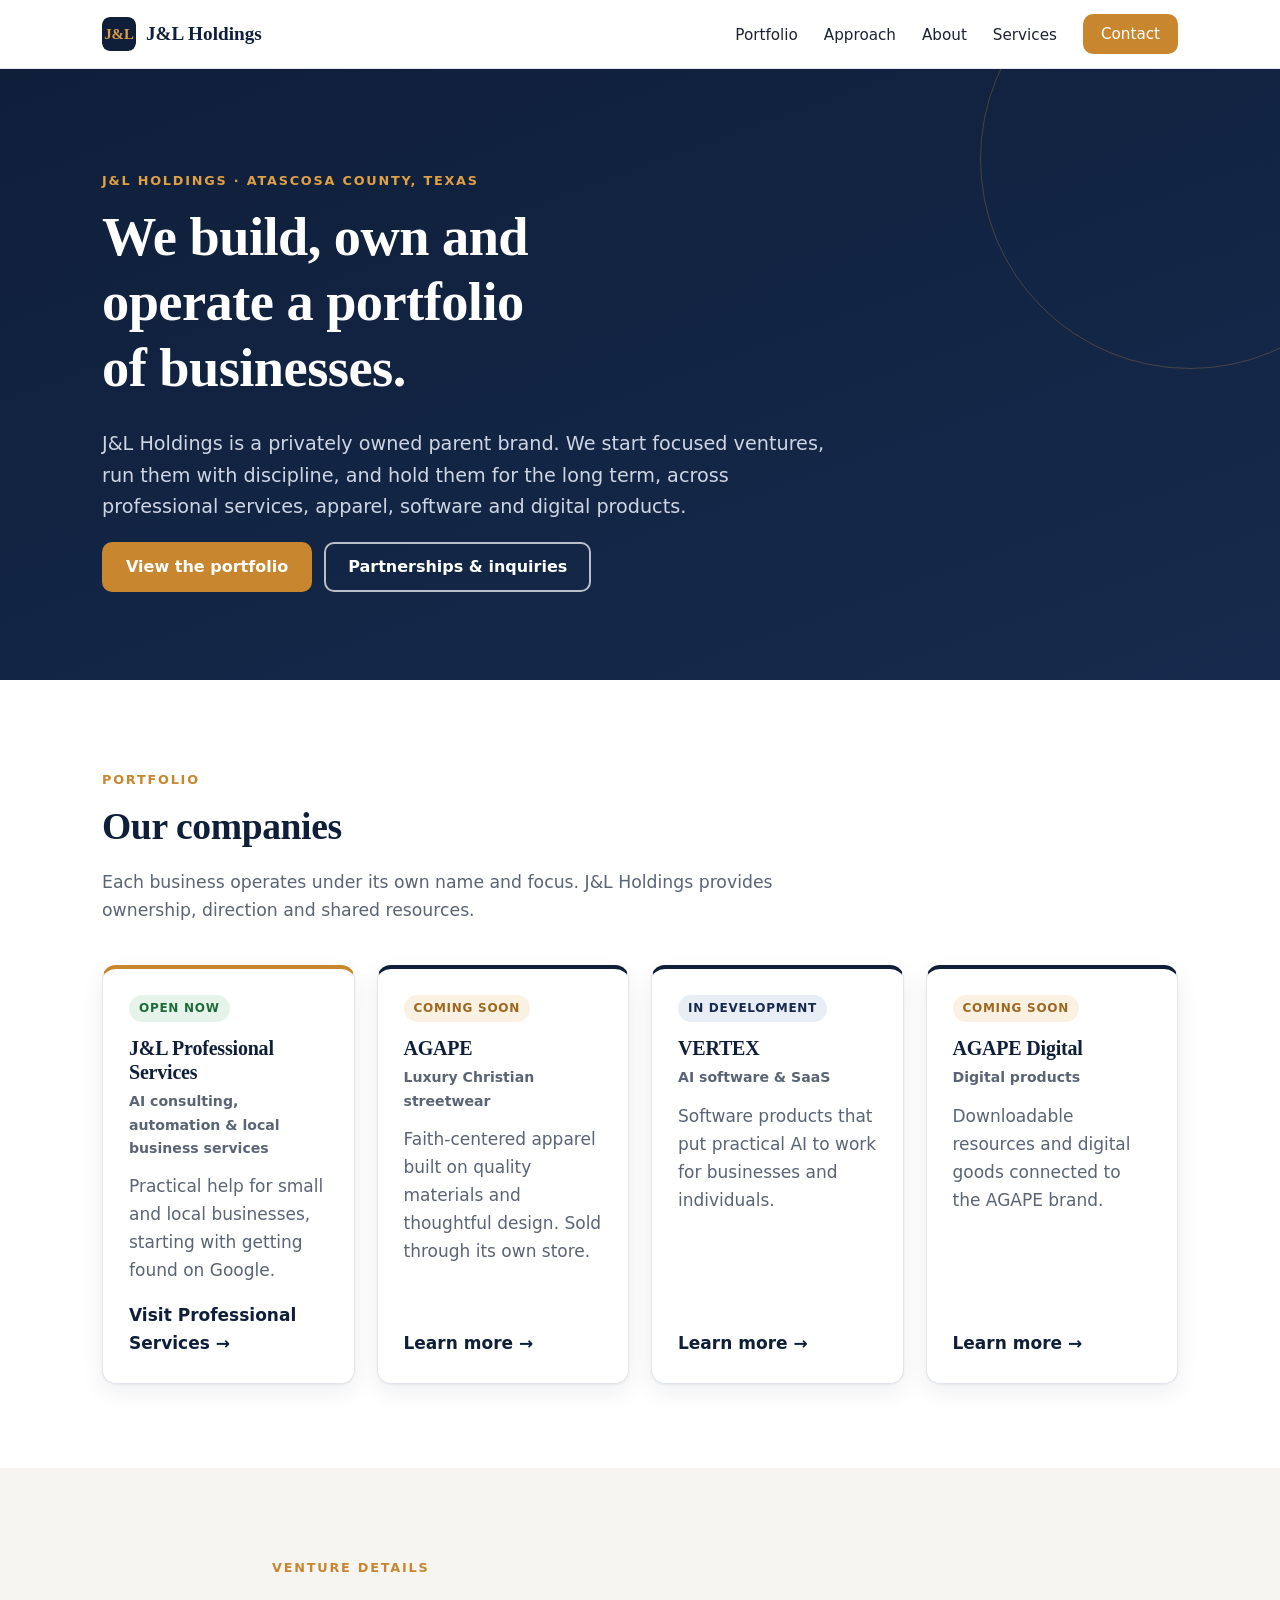
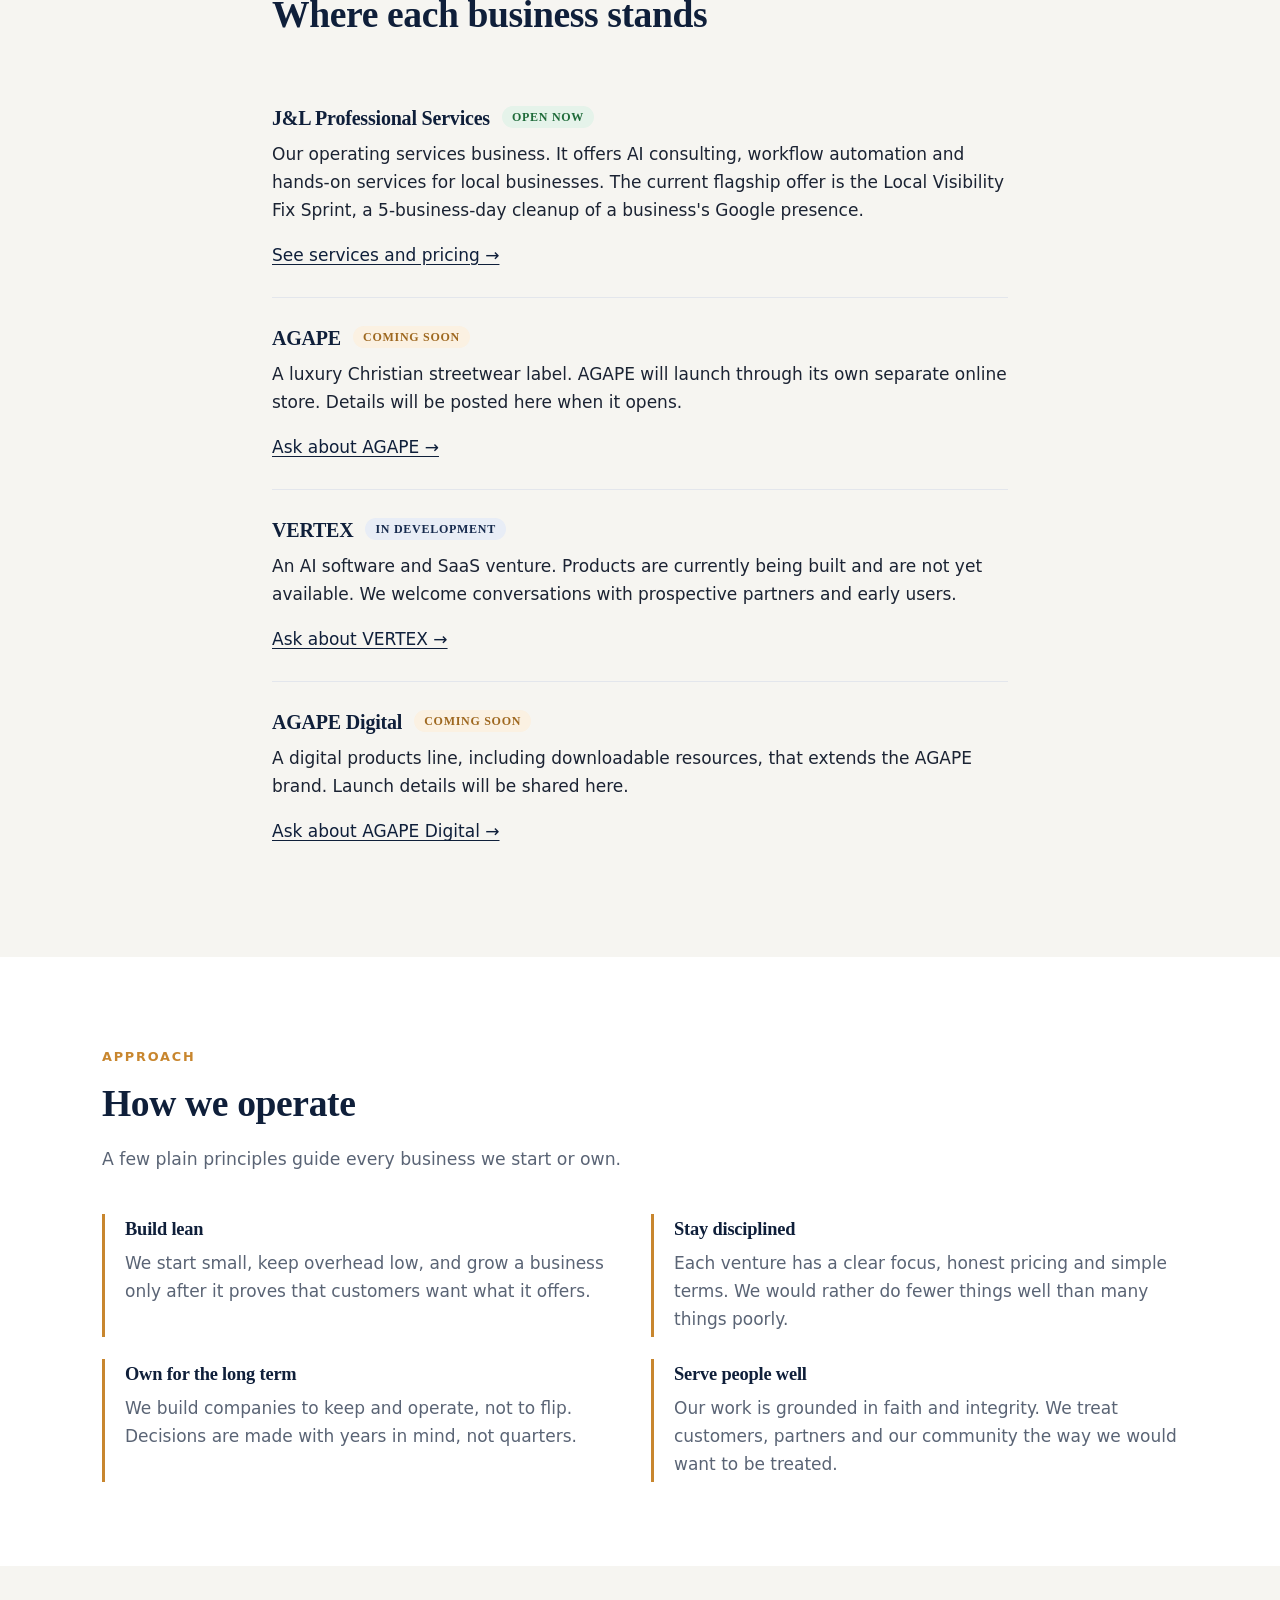
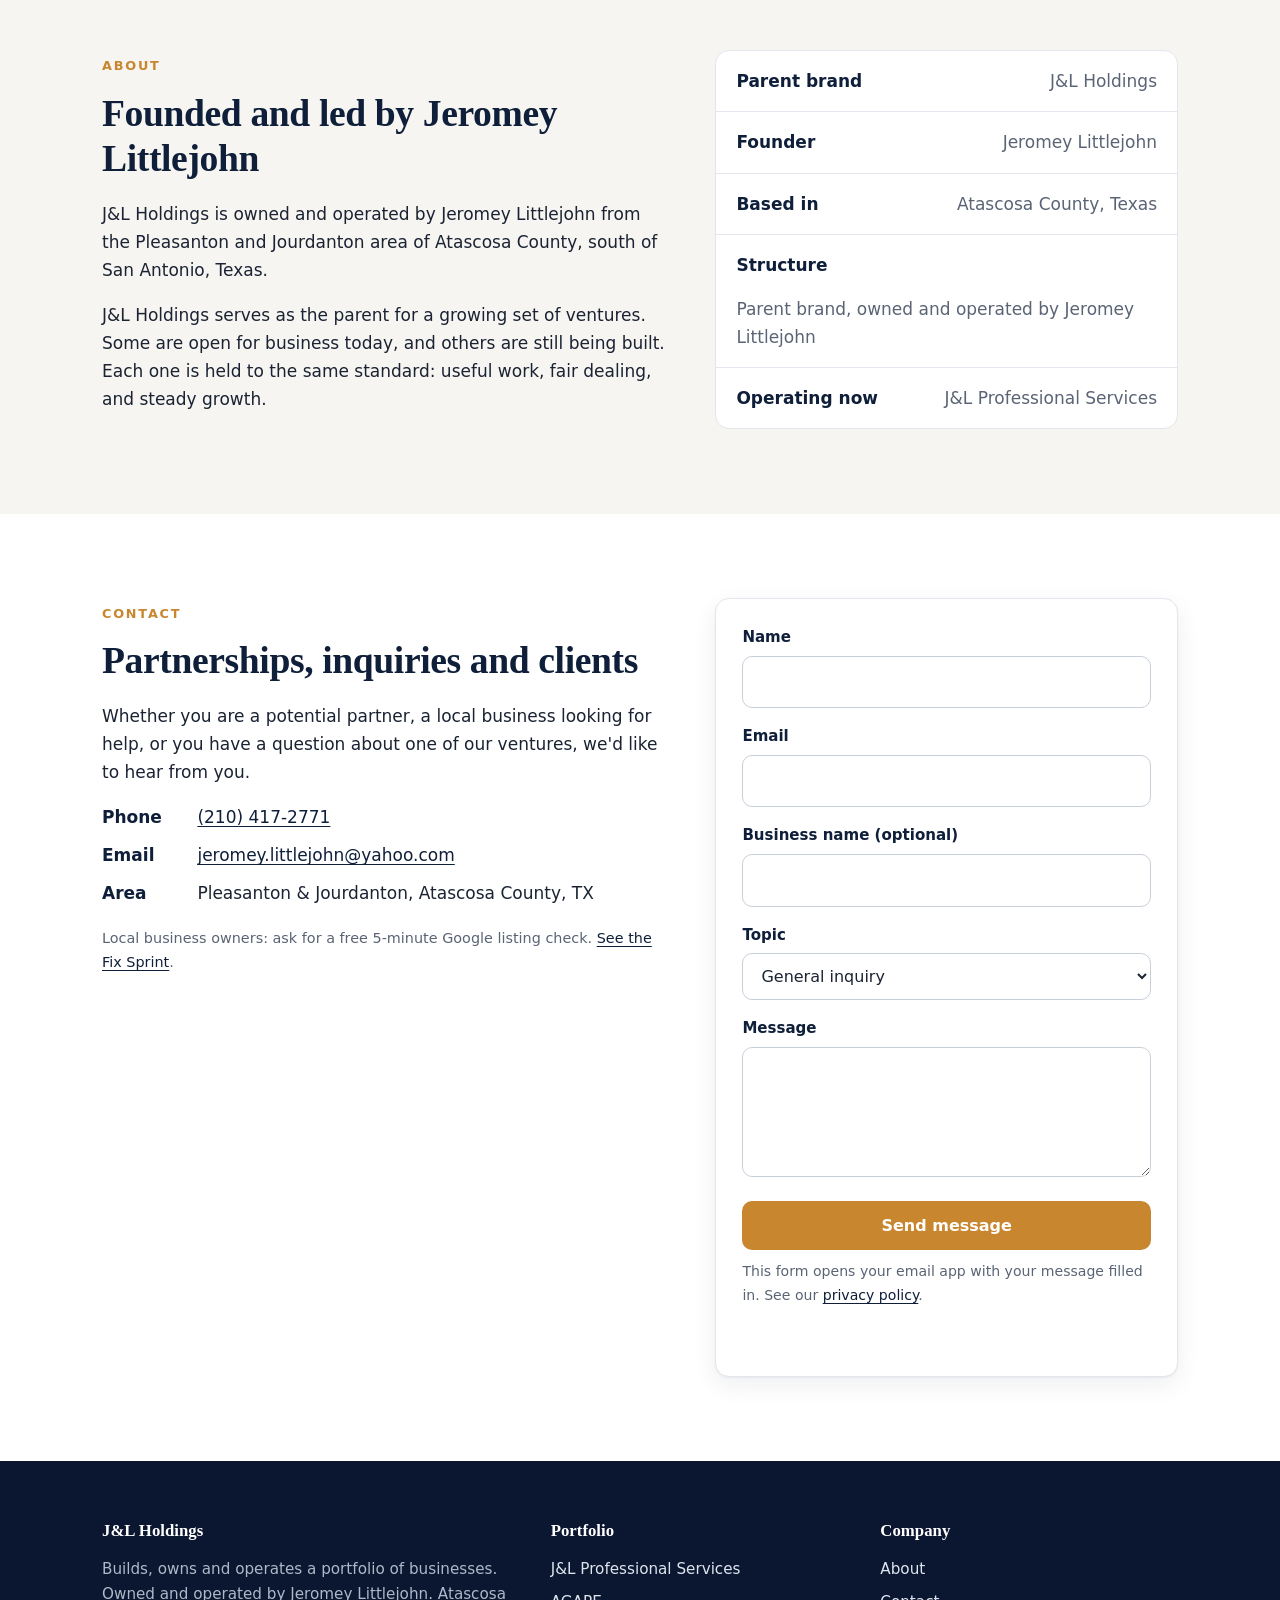
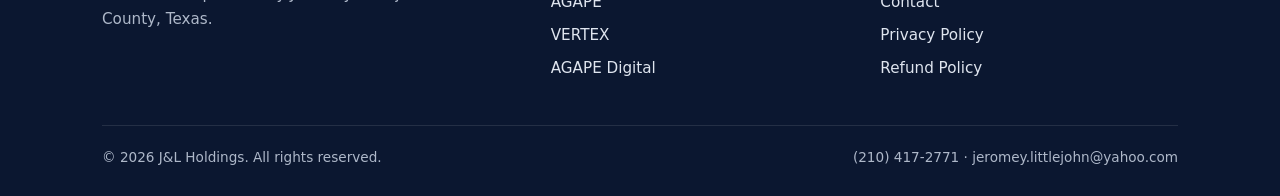
==== commit 4be6f22d: "Fix Sprint canonical terms: 5 business days, 100/50/0 refund tiers + 14-day fix window, Monthly Care" ====
--- a/index.html
+++ b/index.html
@@ -111,7 +111,7 @@
       </div>
       <div class="venture-detail" id="professional-services">
         <h3>J&amp;L Professional Services <span class="status status-open">Open now</span></h3>
-        <p>Our operating services business. It offers AI consulting, workflow automation and hands-on services for local businesses. The current flagship offer is the Local Visibility Fix Sprint, a 7-day cleanup of a business's Google presence.</p>
+        <p>Our operating services business. It offers AI consulting, workflow automation and hands-on services for local businesses. The current flagship offer is the Local Visibility Fix Sprint, a 5-business-day cleanup of a business's Google presence.</p>
         <a href="professional-services.html">See services and pricing →</a>
       </div>
       <div class="venture-detail" id="agape">
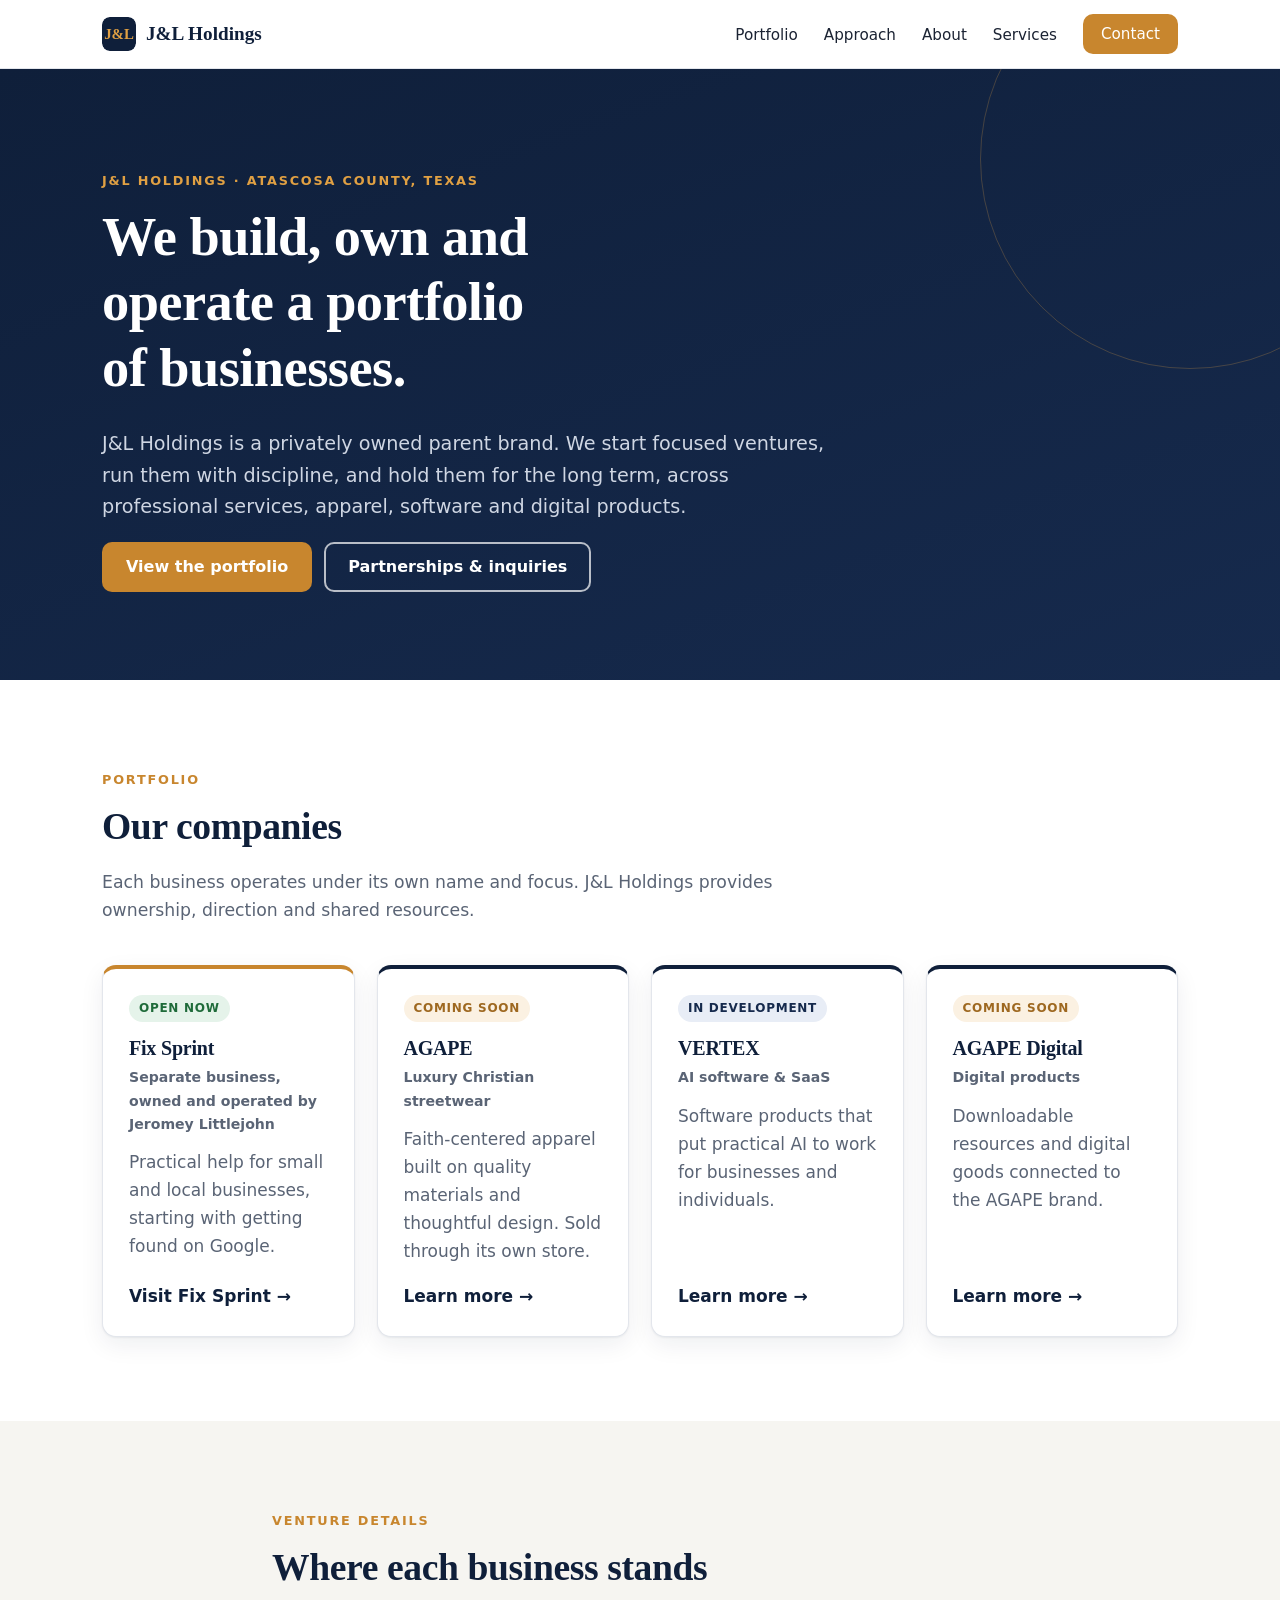
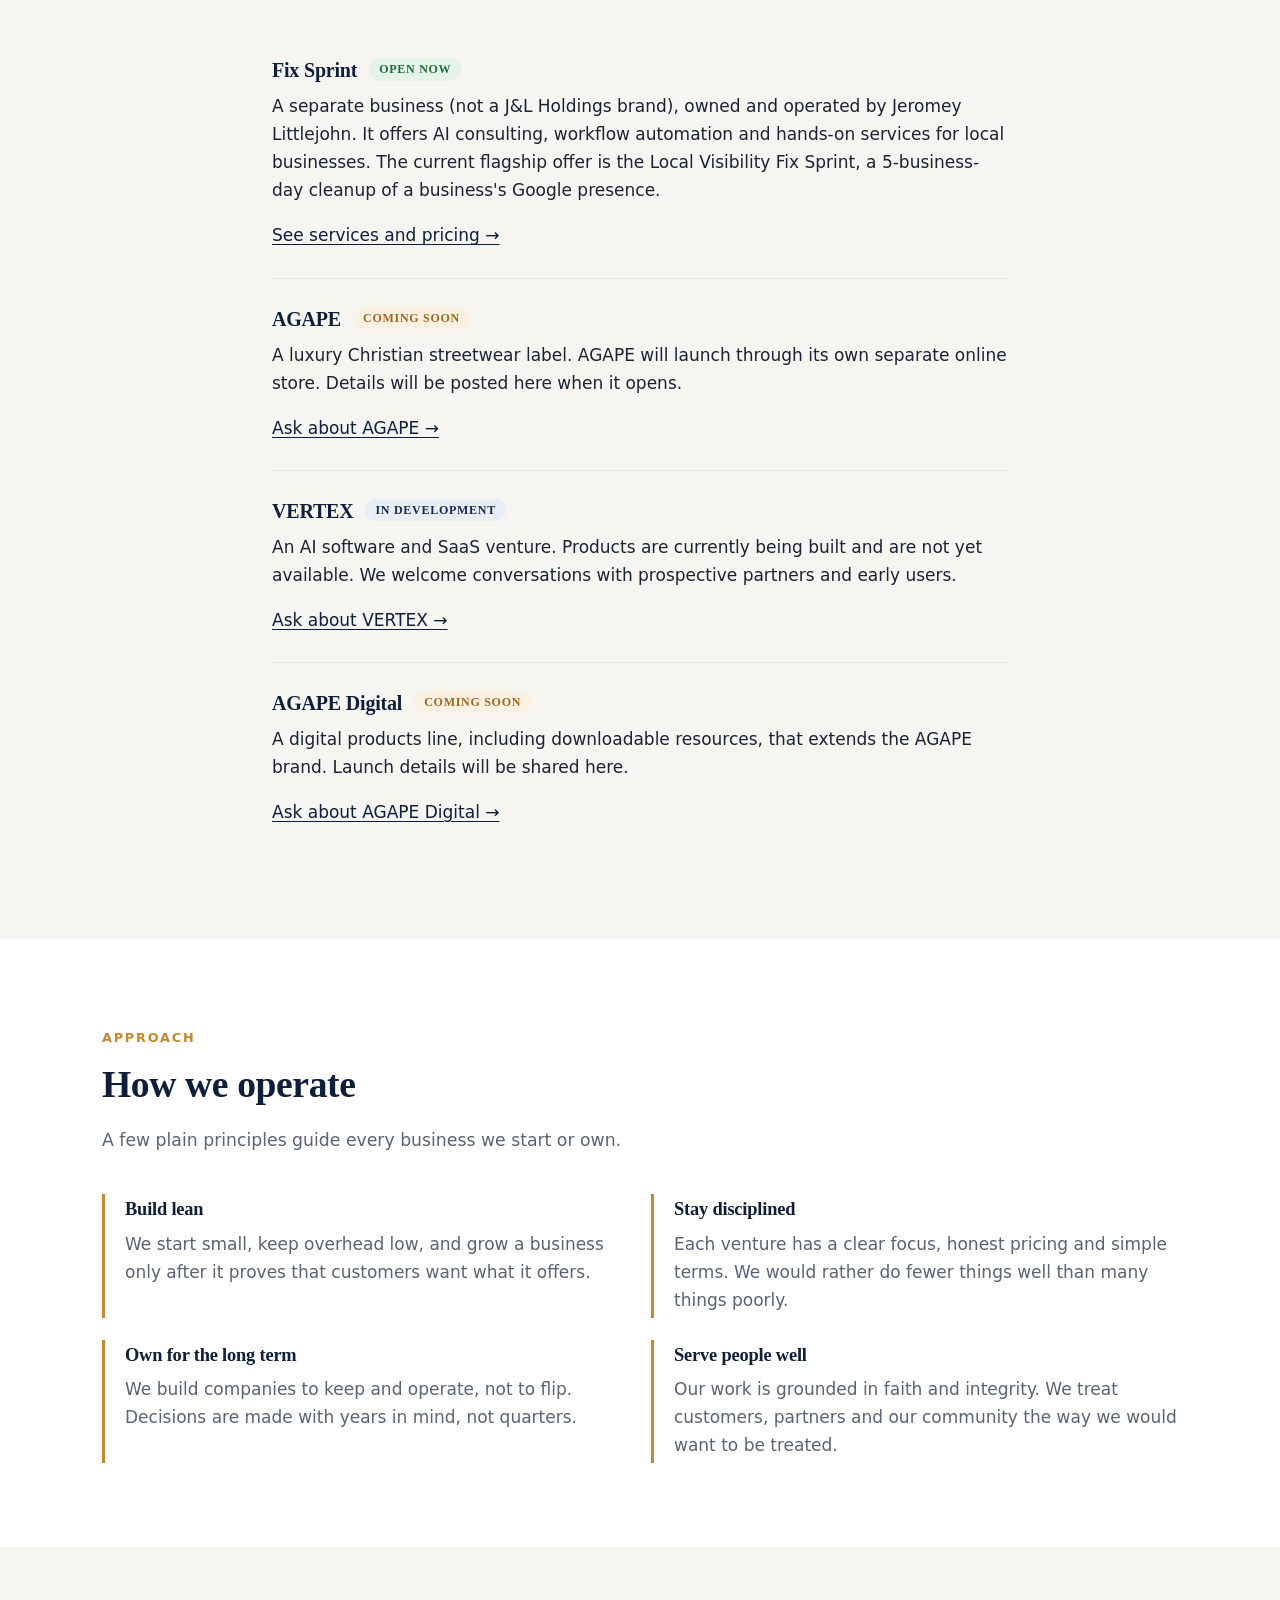
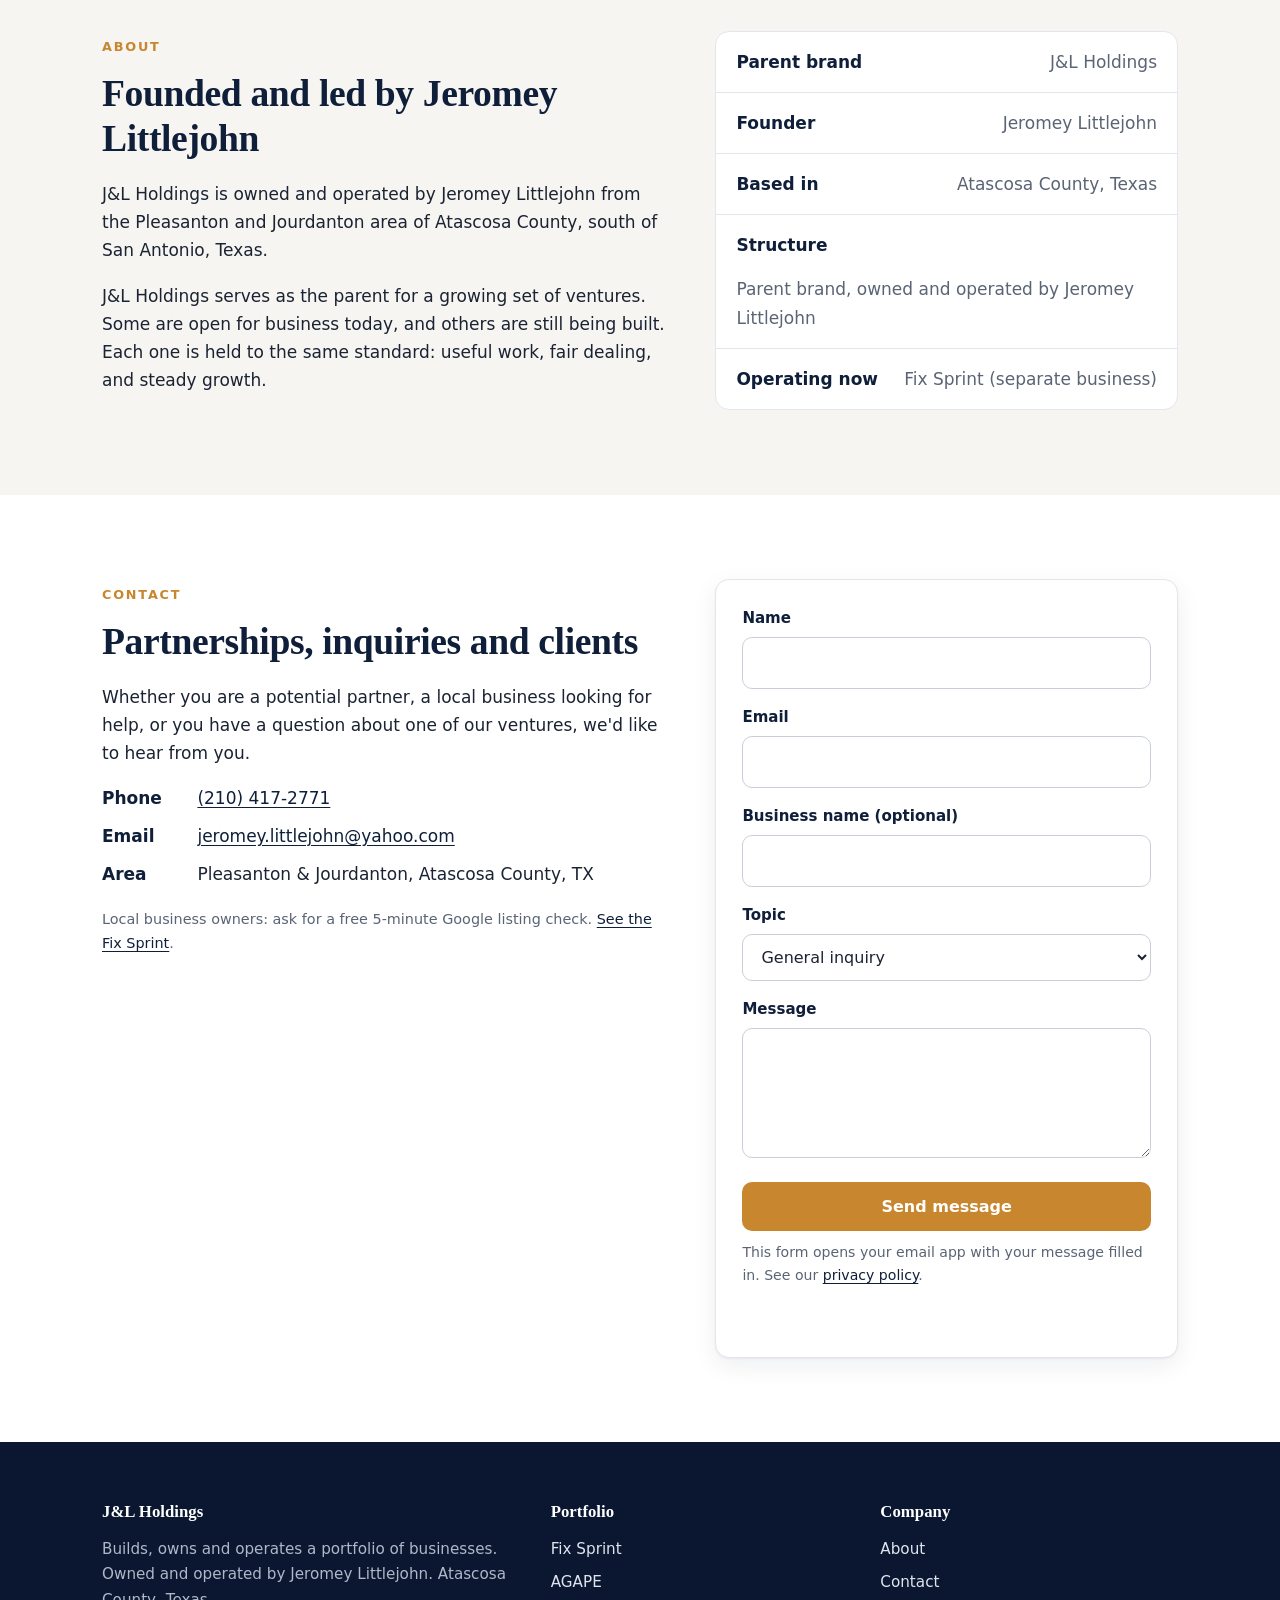
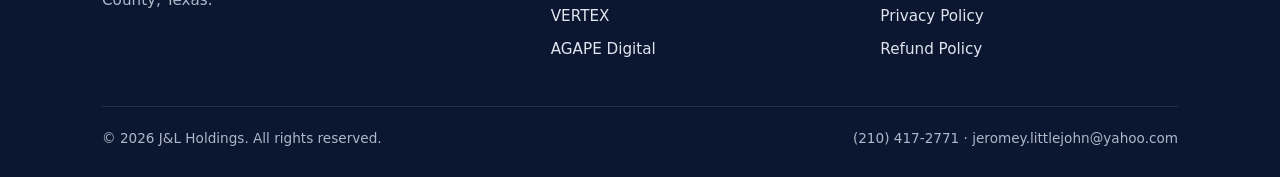
==== commit 32ad8c44: "Rename Sprint seller to Fix Sprint; retire J&L Professional Services" ====
--- a/index.html
+++ b/index.html
@@ -4,7 +4,7 @@
 <meta charset="utf-8">
 <meta name="viewport" content="width=device-width, initial-scale=1">
 <title>J&amp;L Holdings | Building and Operating a Portfolio of Businesses</title>
-<meta name="description" content="J&amp;L Holdings builds, owns and operates a portfolio of businesses from Atascosa County, Texas, including J&amp;L Professional Services, AGAPE, VERTEX and AGAPE Digital.">
+<meta name="description" content="J&amp;L Holdings builds, owns and operates a portfolio of businesses from Atascosa County, Texas, including AGAPE, VERTEX and AGAPE Digital.">
 <meta name="robots" content="index, follow">
 <meta name="theme-color" content="#0f1f3a">
 <meta property="og:type" content="website">
@@ -26,7 +26,6 @@
   "address": {"@type": "PostalAddress", "addressLocality": "Pleasanton", "addressRegion": "TX", "addressCountry": "US"},
   "areaServed": {"@type": "AdministrativeArea", "name": "Atascosa County, Texas"},
   "subOrganization": [
-    {"@type": "ProfessionalService", "name": "J&L Professional Services"},
     {"@type": "Organization", "name": "AGAPE"},
     {"@type": "Organization", "name": "VERTEX"},
     {"@type": "Organization", "name": "AGAPE Digital"}
@@ -73,10 +72,10 @@
       <div class="grid grid-4">
         <article class="card venture-card featured">
           <span class="status status-open">Open now</span>
-          <h3>J&amp;L Professional Services</h3>
-          <p class="venture-tag">AI consulting, automation &amp; local business services</p>
+          <h3>Fix Sprint</h3>
+          <p class="venture-tag">Separate business, owned and operated by Jeromey Littlejohn</p>
           <p>Practical help for small and local businesses, starting with getting found on Google.</p>
-          <a class="card-link" href="professional-services.html">Visit Professional Services</a>
+          <a class="card-link" href="professional-services.html">Visit Fix Sprint</a>
         </article>
         <article class="card venture-card">
           <span class="status status-soon">Coming soon</span>
@@ -110,8 +109,8 @@
         <h2>Where each business stands</h2>
       </div>
       <div class="venture-detail" id="professional-services">
-        <h3>J&amp;L Professional Services <span class="status status-open">Open now</span></h3>
-        <p>Our operating services business. It offers AI consulting, workflow automation and hands-on services for local businesses. The current flagship offer is the Local Visibility Fix Sprint, a 5-business-day cleanup of a business's Google presence.</p>
+        <h3>Fix Sprint <span class="status status-open">Open now</span></h3>
+        <p>A separate business (not a J&amp;L Holdings brand), owned and operated by Jeromey Littlejohn. It offers AI consulting, workflow automation and hands-on services for local businesses. The current flagship offer is the Local Visibility Fix Sprint, a 5-business-day cleanup of a business's Google presence.</p>
         <a href="professional-services.html">See services and pricing →</a>
       </div>
       <div class="venture-detail" id="agape">
@@ -161,7 +160,7 @@
         <li><strong>Founder</strong><span>Jeromey Littlejohn</span></li>
         <li><strong>Based in</strong><span>Atascosa County, Texas</span></li>
         <li><strong>Structure</strong><span>Parent brand, owned and operated by Jeromey Littlejohn</span></li>
-        <li><strong>Operating now</strong><span>J&amp;L Professional Services</span></li>
+        <li><strong>Operating now</strong><span>Fix Sprint (separate business)</span></li>
       </ul>
     </div>
   </section>
@@ -225,7 +224,7 @@
       <div>
         <h4>Portfolio</h4>
         <ul>
-          <li><a href="professional-services.html">J&amp;L Professional Services</a></li>
+          <li><a href="professional-services.html">Fix Sprint</a></li>
           <li><a href="index.html#agape">AGAPE</a></li>
           <li><a href="index.html#vertex">VERTEX</a></li>
           <li><a href="index.html#agape-digital">AGAPE Digital</a></li>
